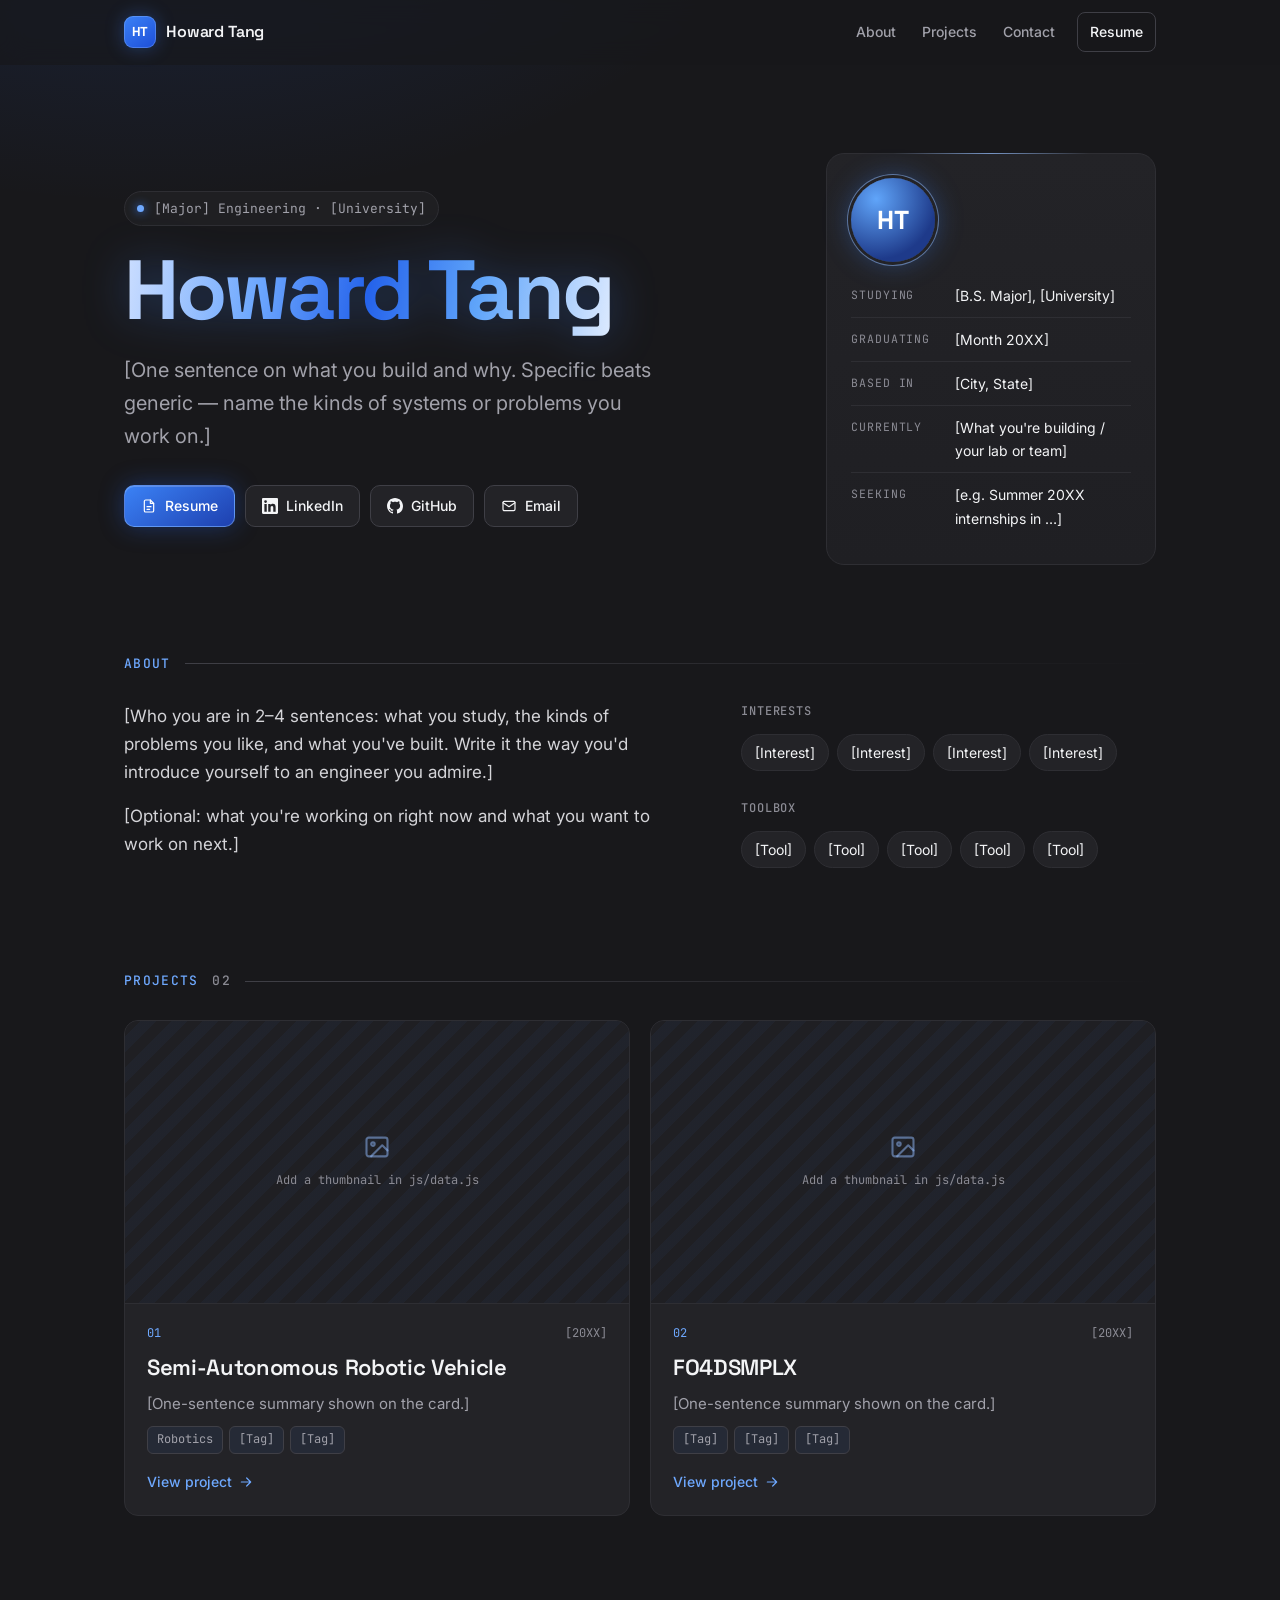
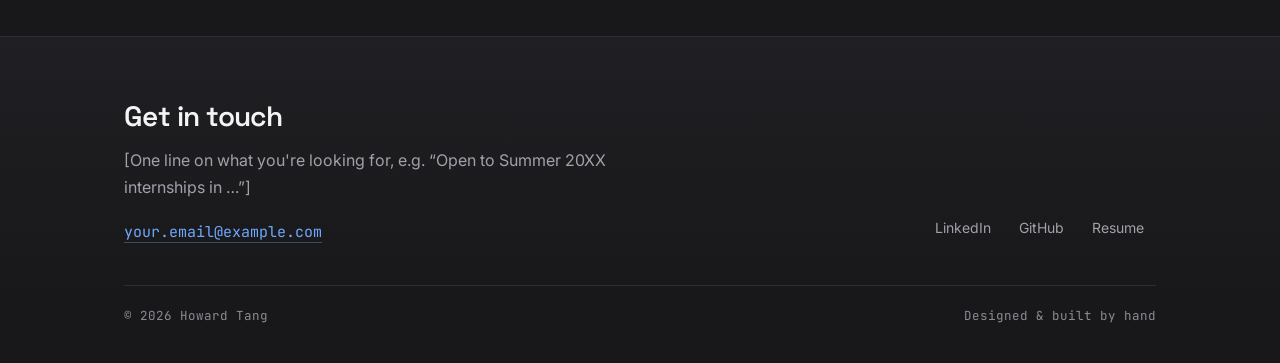
==== index.html @ d1dc3f62 "Initial portfolio site Static HTML/CSS/JS portfolio for GitHub Pages: intro with quick facts, about " ====
<!DOCTYPE html>
<html lang="en">
<head>
  <meta charset="UTF-8">
  <meta name="viewport" content="width=device-width, initial-scale=1">
  <title>Howard Tang — Engineering Portfolio</title>
  <meta name="description" content="Howard Tang — engineering student. Projects, resume, and contact.">
  <meta name="theme-color" content="#18181b">

  <!-- Link previews (LinkedIn, iMessage, Discord…). Uncomment + fill in once the site is live. -->
  <meta property="og:type" content="website">
  <meta property="og:title" content="Howard Tang — Engineering Portfolio">
  <meta property="og:description" content="Engineering projects, resume, and contact.">
  <!-- <meta property="og:url" content="https://YOUR-DOMAIN/"> -->
  <!-- <meta property="og:image" content="https://YOUR-DOMAIN/assets/og-image.png"> -->
  <meta name="twitter:card" content="summary_large_image">

  <link rel="icon" href="assets/favicon.svg" type="image/svg+xml">
  <link rel="preconnect" href="https://fonts.googleapis.com">
  <link rel="preconnect" href="https://fonts.gstatic.com" crossorigin>
  <link rel="stylesheet" href="https://fonts.googleapis.com/css2?family=Inter:wght@400;500;600&family=JetBrains+Mono:wght@400;500&family=Space+Grotesk:wght@500;600;700&display=swap">
  <link rel="stylesheet" href="css/style.css">
</head>
<body data-root="">
  <a class="skip-link" href="#main">Skip to content</a>

  <!-- ================= NAV ================= -->
  <header class="site-nav">
    <div class="container nav-inner">
      <a class="brand" href="#top" aria-label="Howard Tang — back to top">
        <span class="brand-mark" aria-hidden="true">HT</span>
        <span>Howard Tang</span>
      </a>
      <nav aria-label="Primary">
        <ul class="nav-links">
          <li class="hide-sm"><a href="#about">About</a></li>
          <li><a href="#projects">Projects</a></li>
          <li class="hide-sm"><a href="#contact">Contact</a></li>
          <li><a class="nav-resume" data-link="resume" href="assets/resume.pdf" target="_blank" rel="noopener">Resume</a></li>
        </ul>
      </nav>
    </div>
  </header>

  <main id="main">

    <!-- ================= INTRO ================= -->
    <section class="hero container" id="top">
      <div>
        <p class="eyebrow"><span class="status-dot" aria-hidden="true"></span>[Major] Engineering · [University]</p>

        <h1 class="hero-name"><span class="metal">Howard Tang</span></h1>

        <p class="hero-lead">[One sentence on what you build and why. Specific beats generic — name the kinds of systems or problems you work on.]</p>

        <div class="btn-row">
          <a class="btn btn-primary" data-link="resume" href="assets/resume.pdf" target="_blank" rel="noopener">
            <svg class="i" viewBox="0 0 24 24" fill="none" stroke="currentColor" stroke-width="1.8" stroke-linecap="round" stroke-linejoin="round" aria-hidden="true"><path d="M14 3H7a2 2 0 0 0-2 2v14a2 2 0 0 0 2 2h10a2 2 0 0 0 2-2V8z"/><path d="M14 3v5h5M9 13h6M9 17h4"/></svg>
            Resume
          </a>
          <a class="btn" data-link="linkedin" href="#" target="_blank" rel="noopener">
            <svg class="i" viewBox="0 0 24 24" fill="currentColor" aria-hidden="true"><path d="M20.45 20.45h-3.55v-5.57c0-1.33-.03-3.04-1.85-3.04-1.85 0-2.14 1.45-2.14 2.94v5.67H9.35V9h3.41v1.56h.05c.48-.9 1.64-1.85 3.37-1.85 3.6 0 4.27 2.37 4.27 5.46v6.28zM5.34 7.43a2.06 2.06 0 1 1 0-4.13 2.06 2.06 0 0 1 0 4.13zM7.12 20.45H3.56V9h3.56v11.45zM22.22 0H1.77C.79 0 0 .77 0 1.73v20.54C0 23.23.79 24 1.77 24h20.45c.98 0 1.78-.77 1.78-1.73V1.73C24 .77 23.2 0 22.22 0z"/></svg>
            LinkedIn
          </a>
          <a class="btn" data-link="github" href="#" target="_blank" rel="noopener">
            <svg class="i" viewBox="0 0 16 16" fill="currentColor" aria-hidden="true"><path d="M8 0C3.58 0 0 3.58 0 8c0 3.54 2.29 6.53 5.47 7.59.4.07.55-.17.55-.38 0-.19-.01-.82-.01-1.49-2.01.37-2.53-.49-2.69-.94-.09-.23-.48-.94-.82-1.13-.28-.15-.68-.52-.01-.53.63-.01 1.08.58 1.23.82.72 1.21 1.87.87 2.33.66.07-.52.28-.87.51-1.07-1.78-.2-3.64-.89-3.64-3.95 0-.87.31-1.59.82-2.15-.08-.2-.36-1.02.08-2.12 0 0 .67-.21 2.2.82.64-.18 1.32-.27 2-.27.68 0 1.36.09 2 .27 1.53-1.04 2.2-.82 2.2-.82.44 1.1.16 1.92.08 2.12.51.56.82 1.27.82 2.15 0 3.07-1.87 3.75-3.65 3.95.29.25.54.73.54 1.48 0 1.07-.01 1.93-.01 2.2 0 .21.15.46.55.38A8.01 8.01 0 0 0 16 8c0-4.42-3.58-8-8-8z"/></svg>
            GitHub
          </a>
          <a class="btn" data-link="email" href="#">
            <svg class="i" viewBox="0 0 24 24" fill="none" stroke="currentColor" stroke-width="1.8" stroke-linecap="round" stroke-linejoin="round" aria-hidden="true"><rect x="3" y="5" width="18" height="14" rx="2"/><path d="m3 7 9 6 9-6"/></svg>
            Email
          </a>
        </div>
      </div>

      <aside class="profile-card" aria-label="Quick facts">
        <!-- To use a photo: replace "HT" below with  <img src="assets/profile.jpg" alt="Howard Tang"> -->
        <div class="avatar">HT</div>
        <dl class="facts">
          <div><dt>Studying</dt><dd>[B.S. Major], [University]</dd></div>
          <div><dt>Graduating</dt><dd>[Month 20XX]</dd></div>
          <div><dt>Based in</dt><dd>[City, State]</dd></div>
          <div><dt>Currently</dt><dd>[What you're building / your lab or team]</dd></div>
          <div><dt>Seeking</dt><dd>[e.g. Summer 20XX internships in …]</dd></div>
        </dl>
      </aside>
    </section>

    <!-- ================= ABOUT ================= -->
    <section class="section container" id="about">
      <h2 class="section-label">About</h2>
      <div class="about-grid">
        <div class="about-text">
          <p>[Who you are in 2–4 sentences: what you study, the kinds of problems you like, and what you've built. Write it the way you'd introduce yourself to an engineer you admire.]</p>
          <p>[Optional: what you're working on right now and what you want to work on next.]</p>
        </div>
        <div>
          <h3 class="mini-label">Interests</h3>
          <ul class="chips">
            <li>[Interest]</li>
            <li>[Interest]</li>
            <li>[Interest]</li>
            <li>[Interest]</li>
          </ul>
          <h3 class="mini-label">Toolbox</h3>
          <ul class="chips">
            <li>[Tool]</li>
            <li>[Tool]</li>
            <li>[Tool]</li>
            <li>[Tool]</li>
            <li>[Tool]</li>
          </ul>
        </div>
      </div>
    </section>

    <!-- ================= PROJECTS ================= -->
    <!-- The cards are generated from the PROJECTS list in js/data.js -->
    <section class="section container" id="projects">
      <h2 class="section-label">Projects <span class="count" id="project-count"></span></h2>
      <div class="project-grid" id="project-grid"></div>
      <noscript><p>Turn on JavaScript to see the project list.</p></noscript>
    </section>

  </main>

  <!-- ================= FOOTER / CONTACT ================= -->
  <footer class="site-footer" id="contact">
    <div class="container">
      <div class="footer-main">
        <div>
          <h2 class="footer-title">Get in touch</h2>
          <p class="footer-text">[One line on what you're looking for, e.g. “Open to Summer 20XX internships in …”]</p>
          <a class="footer-email" data-link="email" href="#"><span data-email>your.email@example.com</span></a>
        </div>
        <ul class="footer-links">
          <li><a data-link="linkedin" href="#" target="_blank" rel="noopener">LinkedIn</a></li>
          <li><a data-link="github" href="#" target="_blank" rel="noopener">GitHub</a></li>
          <li><a data-link="resume" href="assets/resume.pdf" target="_blank" rel="noopener">Resume</a></li>
        </ul>
      </div>
      <div class="footer-bottom">
        <span>© <span data-year>2026</span> Howard Tang</span>
        <span>Designed &amp; built by hand</span>
      </div>
    </div>
  </footer>

  <script src="js/data.js"></script>
  <script src="js/main.js"></script>
</body>
</html>
---- css/style.css ----
/* ==========================================================================
   Howard Tang — Portfolio
   --------------------------------------------------------------------------
   Every color, font and size is defined once in :root below.
   Change a value there and it updates across the whole site.
   ========================================================================== */

:root {
  /* Surfaces — dark charcoal */
  --bg:            #18181b;
  --bg-elev:       #1f1f23;
  --surface:       #232327;
  --border:        #2e2e33;
  --border-strong: #3f3f46;

  /* Text */
  --text:       #F3F4F6;
  --text-body:  #d4d4d8;
  --text-muted: #a1a1aa;
  --text-faint: #8b8b94;

  /* Electric cobalt accents */
  --accent:        #3B82F6;
  --accent-bright: #6ea8fe;
  --glow:          rgba(59, 130, 246, 0.45);
  --glow-soft:     rgba(59, 130, 246, 0.16);
  --metal: linear-gradient(100deg, #cfe0ff 0%, #6ea8fe 28%, #2563eb 50%, #60a5fa 72%, #e0ecff 100%);

  /* Type */
  --font-sans:    "Inter", system-ui, -apple-system, "Segoe UI", Roboto, sans-serif;
  --font-display: "Space Grotesk", var(--font-sans);
  --font-mono:    "JetBrains Mono", ui-monospace, "SFMono-Regular", Menlo, Consolas, monospace;

  /* Layout */
  --max-width:  1080px;
  --text-width: 720px;
  --radius:     14px;
  --nav-height: 64px;
}

/* ---------- Base ---------- */

*, *::before, *::after { box-sizing: border-box; }
[hidden] { display: none !important; }

html {
  scroll-behavior: smooth;
  -webkit-text-size-adjust: 100%;
}

body {
  margin: 0;
  background-color: var(--bg);
  background-image: radial-gradient(900px 520px at 12% -160px, rgba(37, 99, 235, 0.17), transparent 70%);
  background-repeat: no-repeat;
  color: var(--text);
  font: 400 16px/1.65 var(--font-sans);
  -webkit-font-smoothing: antialiased;
  -moz-osx-font-smoothing: grayscale;
}

img, video, iframe { display: block; max-width: 100%; }
a { color: inherit; text-decoration: none; }
h1, h2, h3 { text-wrap: balance; }
p { text-wrap: pretty; }

::selection { background: rgba(59, 130, 246, 0.4); color: #fff; }
:focus-visible { outline: 2px solid var(--accent-bright); outline-offset: 3px; border-radius: 6px; }

section[id], footer[id] { scroll-margin-top: calc(var(--nav-height) + 16px); }

.container {
  width: 100%;
  max-width: var(--max-width);
  margin-inline: auto;
  padding-inline: 24px;
}

.skip-link { position: absolute; left: -9999px; }
.skip-link:focus {
  left: 16px; top: 12px; z-index: 100;
  padding: 8px 12px; border-radius: 8px;
  background: var(--surface); border: 1px solid var(--border-strong);
}

.i { width: 16px; height: 16px; flex: none; }

/* Metallic cobalt text (used on the name and stat numbers) */
.metal {
  background: var(--metal);
  -webkit-background-clip: text;
  background-clip: text;
  color: transparent;
  filter: drop-shadow(0 0 22px rgba(59, 130, 246, 0.35));
}

/* ---------- Navigation ---------- */

.site-nav {
  position: sticky;
  top: 0;
  z-index: 50;
  background: rgba(24, 24, 27, 0.72);
  -webkit-backdrop-filter: saturate(140%) blur(12px);
  backdrop-filter: saturate(140%) blur(12px);
  border-bottom: 1px solid transparent;
  transition: border-color 0.2s;
}
.site-nav.scrolled { border-bottom-color: var(--border); }

.nav-inner {
  display: flex;
  align-items: center;
  justify-content: space-between;
  height: var(--nav-height);
}

.brand {
  display: flex;
  align-items: center;
  gap: 10px;
  font-family: var(--font-display);
  font-weight: 600;
  font-size: 16px;
  letter-spacing: -0.01em;
}
.brand-mark {
  display: grid;
  place-items: center;
  width: 32px;
  height: 32px;
  border-radius: 9px;
  font-size: 13px;
  font-weight: 700;
  color: #fff;
  background: linear-gradient(145deg, #3b82f6, #1d4ed8);
  box-shadow: inset 0 0 0 1px rgba(147, 190, 255, 0.35), 0 0 18px rgba(59, 130, 246, 0.35);
}

.nav-links {
  list-style: none;
  display: flex;
  align-items: center;
  gap: 2px;
  margin: 0;
  padding: 0;
}
.nav-links a {
  display: block;
  padding: 7px 12px;
  border-radius: 8px;
  color: var(--text-muted);
  font-size: 14px;
  font-weight: 500;
  transition: color 0.15s, background-color 0.15s, border-color 0.15s, box-shadow 0.15s;
}
.nav-links a:hover { color: var(--text); background: var(--surface); }
.nav-links .nav-resume {
  margin-left: 8px;
  color: var(--text);
  border: 1px solid var(--border-strong);
}
.nav-links .nav-resume:hover {
  border-color: rgba(59, 130, 246, 0.7);
  box-shadow: 0 0 18px var(--glow-soft);
}

/* ---------- Buttons ---------- */

.btn-row { display: flex; flex-wrap: wrap; gap: 10px; }

.btn {
  display: inline-flex;
  align-items: center;
  gap: 8px;
  height: 42px;
  padding: 0 16px;
  border-radius: 10px;
  border: 1px solid var(--border-strong);
  background: var(--surface);
  color: var(--text);
  font-size: 14px;
  font-weight: 500;
  transition: border-color 0.15s, box-shadow 0.15s, transform 0.15s;
}
.btn:hover {
  border-color: rgba(59, 130, 246, 0.7);
  box-shadow: 0 0 0 1px rgba(59, 130, 246, 0.2), 0 0 22px var(--glow-soft);
  transform: translateY(-1px);
}
.btn-primary {
  color: #fff;
  background: linear-gradient(145deg, #3b82f6, #1e40af);
  border-color: rgba(147, 190, 255, 0.45);
  box-shadow: inset 0 1px 0 rgba(255, 255, 255, 0.18), 0 0 24px rgba(37, 99, 235, 0.35);
}
.btn-primary:hover {
  border-color: rgba(191, 219, 254, 0.75);
  box-shadow: inset 0 1px 0 rgba(255, 255, 255, 0.22), 0 0 32px var(--glow);
}

/* ---------- Section labels ---------- */

.section { padding-block: 48px; }

.section-label {
  display: flex;
  align-items: center;
  gap: 14px;
  margin: 0 0 28px;
  font-family: var(--font-mono);
  font-size: 13px;
  font-weight: 500;
  letter-spacing: 0.1em;
  text-transform: uppercase;
  color: var(--accent-bright);
}
.section-label::after {
  content: "";
  flex: 1;
  height: 1px;
  background: linear-gradient(90deg, var(--border-strong), transparent);
}
.section-label .count { color: var(--text-faint); }

/* ---------- Hero ---------- */

.hero {
  display: grid;
  grid-template-columns: minmax(0, 1fr) 330px;
  gap: 56px;
  align-items: center;
  padding-top: 88px;
  padding-bottom: 40px;
}

.eyebrow {
  display: inline-flex;
  align-items: center;
  gap: 10px;
  margin: 0 0 22px;
  padding: 6px 12px;
  border: 1px solid var(--border);
  border-radius: 999px;
  background: rgba(35, 35, 39, 0.6);
  font-family: var(--font-mono);
  font-size: 13px;
  color: var(--text-muted);
}
.status-dot {
  width: 7px;
  height: 7px;
  border-radius: 50%;
  background: var(--accent-bright);
  box-shadow: 0 0 10px var(--accent);
}

.hero-name {
  margin: 0 0 20px;
  font-family: var(--font-display);
  font-size: clamp(46px, 8vw, 84px);
  font-weight: 700;
  line-height: 1.02;
  letter-spacing: -0.035em;
}

.hero-lead {
  max-width: 580px;
  margin: 0 0 32px;
  font-size: clamp(17px, 2vw, 20px);
  color: var(--text-muted);
}

/* Profile card */
.profile-card {
  position: relative;
  padding: 24px;
  border: 1px solid var(--border);
  border-radius: 18px;
  background: linear-gradient(180deg, var(--surface), var(--bg-elev));
}
.profile-card::before {
  content: "";
  position: absolute;
  top: -1px;
  left: 20%;
  right: 20%;
  height: 1px;
  background: linear-gradient(90deg, transparent, rgba(147, 190, 255, 0.7), transparent);
}

.avatar {
  display: grid;
  place-items: center;
  width: 84px;
  height: 84px;
  margin-bottom: 22px;
  overflow: hidden;
  border-radius: 50%;
  font-family: var(--font-display);
  font-size: 26px;
  font-weight: 700;
  color: #fff;
  background: radial-gradient(circle at 30% 25%, #60a5fa, #1e3a8a 70%);
  box-shadow: 0 0 0 3px var(--surface), 0 0 0 4px rgba(147, 190, 255, 0.5), 0 0 28px rgba(59, 130, 246, 0.4);
}
.avatar img { width: 100%; height: 100%; object-fit: cover; }

.facts { margin: 0; }
.facts > div {
  display: grid;
  grid-template-columns: 92px 1fr;
  gap: 12px;
  padding: 10px 0;
  border-top: 1px solid var(--border);
}
.facts > div:first-child { border-top: 0; padding-top: 0; }
.facts dt,
.facts-strip dt {
  font-family: var(--font-mono);
  font-size: 11.5px;
  letter-spacing: 0.08em;
  text-transform: uppercase;
  color: var(--text-faint);
  padding-top: 2px;
}
.facts dd { margin: 0; font-size: 14px; }

/* ---------- About ---------- */

.about-grid {
  display: grid;
  grid-template-columns: minmax(0, 1.35fr) minmax(0, 1fr);
  gap: 56px;
}
.about-text p {
  margin: 0 0 16px;
  font-size: 17px;
  color: var(--text-body);
}
.mini-label {
  margin: 0 0 12px;
  font-family: var(--font-mono);
  font-size: 12px;
  font-weight: 500;
  letter-spacing: 0.08em;
  text-transform: uppercase;
  color: var(--text-faint);
}
.mini-label:not(:first-child) { margin-top: 28px; }

/* Chips & tags */
.chips,
.tags {
  list-style: none;
  display: flex;
  flex-wrap: wrap;
  gap: 8px;
  margin: 0;
  padding: 0;
}
.chips li {
  padding: 6px 13px;
  border: 1px solid var(--border);
  border-radius: 999px;
  background: var(--surface);
  font-size: 14px;
}
.tags { gap: 6px; }
.tags li {
  padding: 3px 9px;
  border: 1px solid var(--border-strong);
  border-radius: 6px;
  background: rgba(59, 130, 246, 0.07);
  font-family: var(--font-mono);
  font-size: 12px;
  color: var(--text-muted);
}

/* ---------- Project cards (home page) ---------- */

.project-grid {
  display: grid;
  grid-template-columns: repeat(2, minmax(0, 1fr));
  gap: 20px;
}

.card {
  display: flex;
  flex-direction: column;
  overflow: hidden;
  border: 1px solid var(--border);
  border-radius: var(--radius);
  background: var(--surface);
  transition: border-color 0.2s, box-shadow 0.2s, transform 0.2s;
}
.card:hover,
.card:focus-visible {
  border-color: rgba(59, 130, 246, 0.6);
  box-shadow: 0 0 0 1px rgba(59, 130, 246, 0.2), 0 14px 44px -14px rgba(37, 99, 235, 0.55);
  transform: translateY(-3px);
}
.card:focus-visible { outline-offset: 4px; border-radius: var(--radius); }

.card-media {
  aspect-ratio: 16 / 9;
  overflow: hidden;
  border-bottom: 1px solid var(--border);
  background: var(--bg-elev);
}
.card-media img,
.card-media video {
  width: 100%;
  height: 100%;
  object-fit: cover;
  transition: transform 0.4s;
}
.card:hover .card-media img,
.card:hover .card-media video { transform: scale(1.03); }

.card-body {
  display: flex;
  flex: 1;
  flex-direction: column;
  gap: 10px;
  padding: 20px 22px 22px;
}
.card-meta {
  display: flex;
  justify-content: space-between;
  gap: 12px;
  font-family: var(--font-mono);
  font-size: 12px;
  color: var(--text-faint);
}
.card-index { color: var(--accent-bright); }
.card h3 {
  margin: 0;
  font-family: var(--font-display);
  font-size: 22px;
  font-weight: 600;
  line-height: 1.25;
  letter-spacing: -0.015em;
}
.card p { margin: 0; font-size: 15px; color: var(--text-muted); }
.card-cta {
  display: inline-flex;
  align-items: center;
  gap: 6px;
  margin-top: auto;
  padding-top: 6px;
  font-size: 14px;
  font-weight: 500;
  color: var(--accent-bright);
}
.card-cta .i { transition: transform 0.2s; }
.card:hover .card-cta .i { transform: translateX(3px); }

/* ---------- Media frames & placeholders ---------- */

figure { margin: 0; }
figcaption {
  margin-top: 10px;
  font-size: 13.5px;
  color: var(--text-faint);
}

.media {
  position: relative;
  aspect-ratio: 16 / 9;
  overflow: hidden;
  border: 1px solid var(--border);
  border-radius: 12px;
  background: var(--bg-elev);
}
.media > img,
.media > video,
.media > iframe {
  width: 100%;
  height: 100%;
  object-fit: cover;
  border: 0;
}
.media.square   { aspect-ratio: 1 / 1; }
.media.portrait { aspect-ratio: 4 / 5; }
.media.natural  { aspect-ratio: auto; }
.media.natural > img,
.media.natural > video { height: auto; object-fit: contain; }

.placeholder {
  display: flex;
  flex-direction: column;
  align-items: center;
  justify-content: center;
  gap: 10px;
  width: 100%;
  height: 100%;
  padding: 16px;
  text-align: center;
  font-family: var(--font-mono);
  font-size: 12px;
  color: var(--text-faint);
  background:
    repeating-linear-gradient(135deg, transparent 0 11px, rgba(59, 130, 246, 0.04) 11px 22px),
    var(--bg-elev);
}
.placeholder svg { width: 28px; height: 28px; color: rgba(147, 190, 255, 0.5); }

img.zoomable { cursor: zoom-in; }

.lightbox {
  max-width: 94vw;
  max-height: 94vh;
  padding: 0;
  border: 0;
  background: transparent;
  cursor: zoom-out;
}
.lightbox::backdrop { background: rgba(10, 10, 12, 0.9); }
.lightbox img { max-width: 94vw; max-height: 90vh; border-radius: 10px; }

/* ---------- Project page ---------- */

.project { padding-top: 40px; }

.back-link {
  display: inline-flex;
  align-items: center;
  gap: 6px;
  margin-bottom: 36px;
  font-size: 14px;
  color: var(--text-muted);
  transition: color 0.15s;
}
.back-link:hover { color: var(--accent-bright); }

.project-header { max-width: 780px; }
.project-eyebrow {
  margin: 0 0 14px;
  font-family: var(--font-mono);
  font-size: 13px;
  color: var(--accent-bright);
}
.project-header h1 {
  margin: 0 0 16px;
  font-family: var(--font-display);
  font-size: clamp(36px, 5.5vw, 56px);
  font-weight: 700;
  line-height: 1.05;
  letter-spacing: -0.03em;
}
.project-lead {
  margin: 0 0 20px;
  font-size: 19px;
  color: var(--text-muted);
}
.project-header .tags { margin-bottom: 28px; }

.facts-strip {
  display: grid;
  grid-template-columns: repeat(4, minmax(0, 1fr));
  margin: 44px 0 32px;
  border: 1px solid var(--border);
  border-radius: var(--radius);
  background: var(--surface);
}
.facts-strip > div { padding: 16px 20px; border-left: 1px solid var(--border); }
.facts-strip > div:first-child { border-left: 0; }
.facts-strip dd { margin: 4px 0 0; font-size: 15px; }

/* Long-form write-up. Sections are auto-numbered 01, 02, 03… */
.prose { counter-reset: section; }
.prose section { padding-top: 56px; }
.prose h2 {
  display: flex;
  align-items: baseline;
  gap: 14px;
  max-width: var(--text-width);
  margin: 0 0 16px;
  font-family: var(--font-display);
  font-size: 27px;
  font-weight: 600;
  letter-spacing: -0.02em;
}
.prose h2::before {
  counter-increment: section;
  content: counter(section, decimal-leading-zero);
  font-family: var(--font-mono);
  font-size: 13px;
  font-weight: 500;
  color: var(--accent-bright);
}
.prose h3 {
  max-width: var(--text-width);
  margin: 28px 0 10px;
  font-family: var(--font-display);
  font-size: 19px;
  font-weight: 600;
}
.prose p,
.prose ul:not([class]),
.prose ol:not([class]) {
  max-width: var(--text-width);
  margin: 0 0 16px;
  font-size: 16.5px;
  color: var(--text-body);
}
.prose ul:not([class]),
.prose ol:not([class]) { padding-left: 22px; }
.prose li { margin: 6px 0; }
.prose li::marker { color: var(--accent); }
.prose p a,
.prose li a {
  color: var(--accent-bright);
  text-decoration: underline;
  text-decoration-color: rgba(147, 190, 255, 0.35);
  text-underline-offset: 3px;
}
.prose p a:hover,
.prose li a:hover { text-decoration-color: currentColor; }
.prose strong { color: var(--text); font-weight: 600; }
.prose figure { margin: 28px 0; }

.prose .callout {
  padding: 4px 0 4px 20px;
  border-left: 2px solid var(--accent);
  font-size: 18.5px;
  color: var(--text);
}

.prose code {
  padding: 2px 6px;
  border: 1px solid var(--border);
  border-radius: 5px;
  background: var(--surface);
  font-family: var(--font-mono);
  font-size: 0.88em;
}
.prose pre {
  max-width: var(--text-width);
  overflow-x: auto;
  padding: 16px 18px;
  border: 1px solid var(--border);
  border-radius: 10px;
  background: var(--bg-elev);
  font-size: 14px;
  line-height: 1.55;
}
.prose pre code { padding: 0; border: 0; background: none; }

.media-grid {
  display: grid;
  grid-template-columns: repeat(2, minmax(0, 1fr));
  gap: 18px;
  margin: 28px 0;
}
.media-grid.cols-3 { grid-template-columns: repeat(3, minmax(0, 1fr)); }
.prose .media-grid figure { margin: 0; }

.stats {
  display: grid;
  grid-template-columns: repeat(3, minmax(0, 1fr));
  gap: 16px;
  margin: 24px 0 28px;
}
.stat {
  padding: 20px 22px;
  border: 1px solid var(--border);
  border-radius: 12px;
  background: var(--surface);
}
.stat-value {
  font-family: var(--font-display);
  font-size: 34px;
  font-weight: 700;
  line-height: 1.1;
  letter-spacing: -0.02em;
}
.stat-label { margin-top: 6px; font-size: 14px; color: var(--text-muted); }

.resource-list {
  display: grid;
  gap: 10px;
  max-width: var(--text-width);
  margin: 0;
  padding: 0;
  list-style: none;
}
.resource-list a {
  display: flex;
  align-items: center;
  justify-content: space-between;
  gap: 16px;
  padding: 14px 18px;
  border: 1px solid var(--border);
  border-radius: 12px;
  background: var(--surface);
  transition: border-color 0.15s, box-shadow 0.15s;
}
.resource-list a:hover {
  border-color: rgba(59, 130, 246, 0.6);
  box-shadow: 0 0 22px var(--glow-soft);
}
.resource-title { display: block; font-weight: 500; }
.resource-meta {
  display: block;
  font-family: var(--font-mono);
  font-size: 12.5px;
  color: var(--text-faint);
}
.resource-list .i { color: var(--accent-bright); }

/* Previous / next project */
.project-nav {
  display: grid;
  grid-template-columns: 1fr 1fr;
  gap: 16px;
  margin-top: 80px;
  padding-top: 32px;
  border-top: 1px solid var(--border);
}
.project-nav:empty { display: none; }
.project-nav a {
  display: flex;
  flex-direction: column;
  gap: 4px;
  padding: 18px 22px;
  border: 1px solid var(--border);
  border-radius: 12px;
  background: var(--surface);
  transition: border-color 0.15s, box-shadow 0.15s;
}
.project-nav a:hover {
  border-color: rgba(59, 130, 246, 0.6);
  box-shadow: 0 0 22px var(--glow-soft);
}
.project-nav .next { grid-column: 2; text-align: right; }
.project-nav .dir {
  font-family: var(--font-mono);
  font-size: 12px;
  color: var(--text-faint);
}
.project-nav .title {
  font-family: var(--font-display);
  font-size: 17px;
  font-weight: 600;
}

/* ---------- Footer ---------- */

.site-footer {
  margin-top: 72px;
  border-top: 1px solid var(--border);
  background: linear-gradient(180deg, rgba(35, 35, 39, 0.7), transparent 80%);
}
.footer-main {
  display: flex;
  flex-wrap: wrap;
  align-items: flex-end;
  justify-content: space-between;
  gap: 32px;
  padding-block: 56px 40px;
}
.footer-title {
  margin: 0 0 8px;
  font-family: var(--font-display);
  font-size: 28px;
  font-weight: 600;
  letter-spacing: -0.02em;
}
.footer-text { max-width: 500px; margin: 0 0 18px; color: var(--text-muted); }
.footer-email {
  font-family: var(--font-mono);
  font-size: 15px;
  color: var(--accent-bright);
  border-bottom: 1px solid rgba(147, 190, 255, 0.3);
  transition: border-color 0.15s;
}
.footer-email:hover { border-color: currentColor; }
.footer-links {
  display: flex;
  gap: 4px;
  margin: 0;
  padding: 0;
  list-style: none;
}
.footer-links a {
  display: block;
  padding: 6px 12px;
  border-radius: 8px;
  font-size: 14px;
  color: var(--text-muted);
  transition: color 0.15s, background-color 0.15s;
}
.footer-links a:hover { color: var(--text); background: var(--surface); }
.footer-bottom {
  display: flex;
  flex-wrap: wrap;
  justify-content: space-between;
  gap: 8px;
  padding-block: 20px 36px;
  border-top: 1px solid var(--border);
  font-family: var(--font-mono);
  font-size: 12.5px;
  color: var(--text-faint);
}

/* ---------- Responsive ---------- */

@media (max-width: 860px) {
  .hero { grid-template-columns: 1fr; gap: 40px; padding-top: 56px; }
  .profile-card { max-width: 480px; }
  .about-grid { grid-template-columns: 1fr; gap: 36px; }
}

@media (max-width: 760px) {
  .project-grid,
  .media-grid,
  .media-grid.cols-3 { grid-template-columns: 1fr; }
  .stats { grid-template-columns: 1fr; }
  .facts-strip { grid-template-columns: 1fr 1fr; }
  .facts-strip > div:nth-child(3) { border-left: 0; }
  .facts-strip > div:nth-child(n + 3) { border-top: 1px solid var(--border); }
  .project-nav { grid-template-columns: 1fr; }
  .project-nav .next { grid-column: auto; }
}

@media (max-width: 600px) {
  .container { padding-inline: 16px; }
  .hide-sm { display: none; }
  .section { padding-block: 36px; }
  .prose section { padding-top: 44px; }
}

@media (prefers-reduced-motion: reduce) {
  html { scroll-behavior: auto; }
  *, *::before, *::after { transition: none !important; }
}
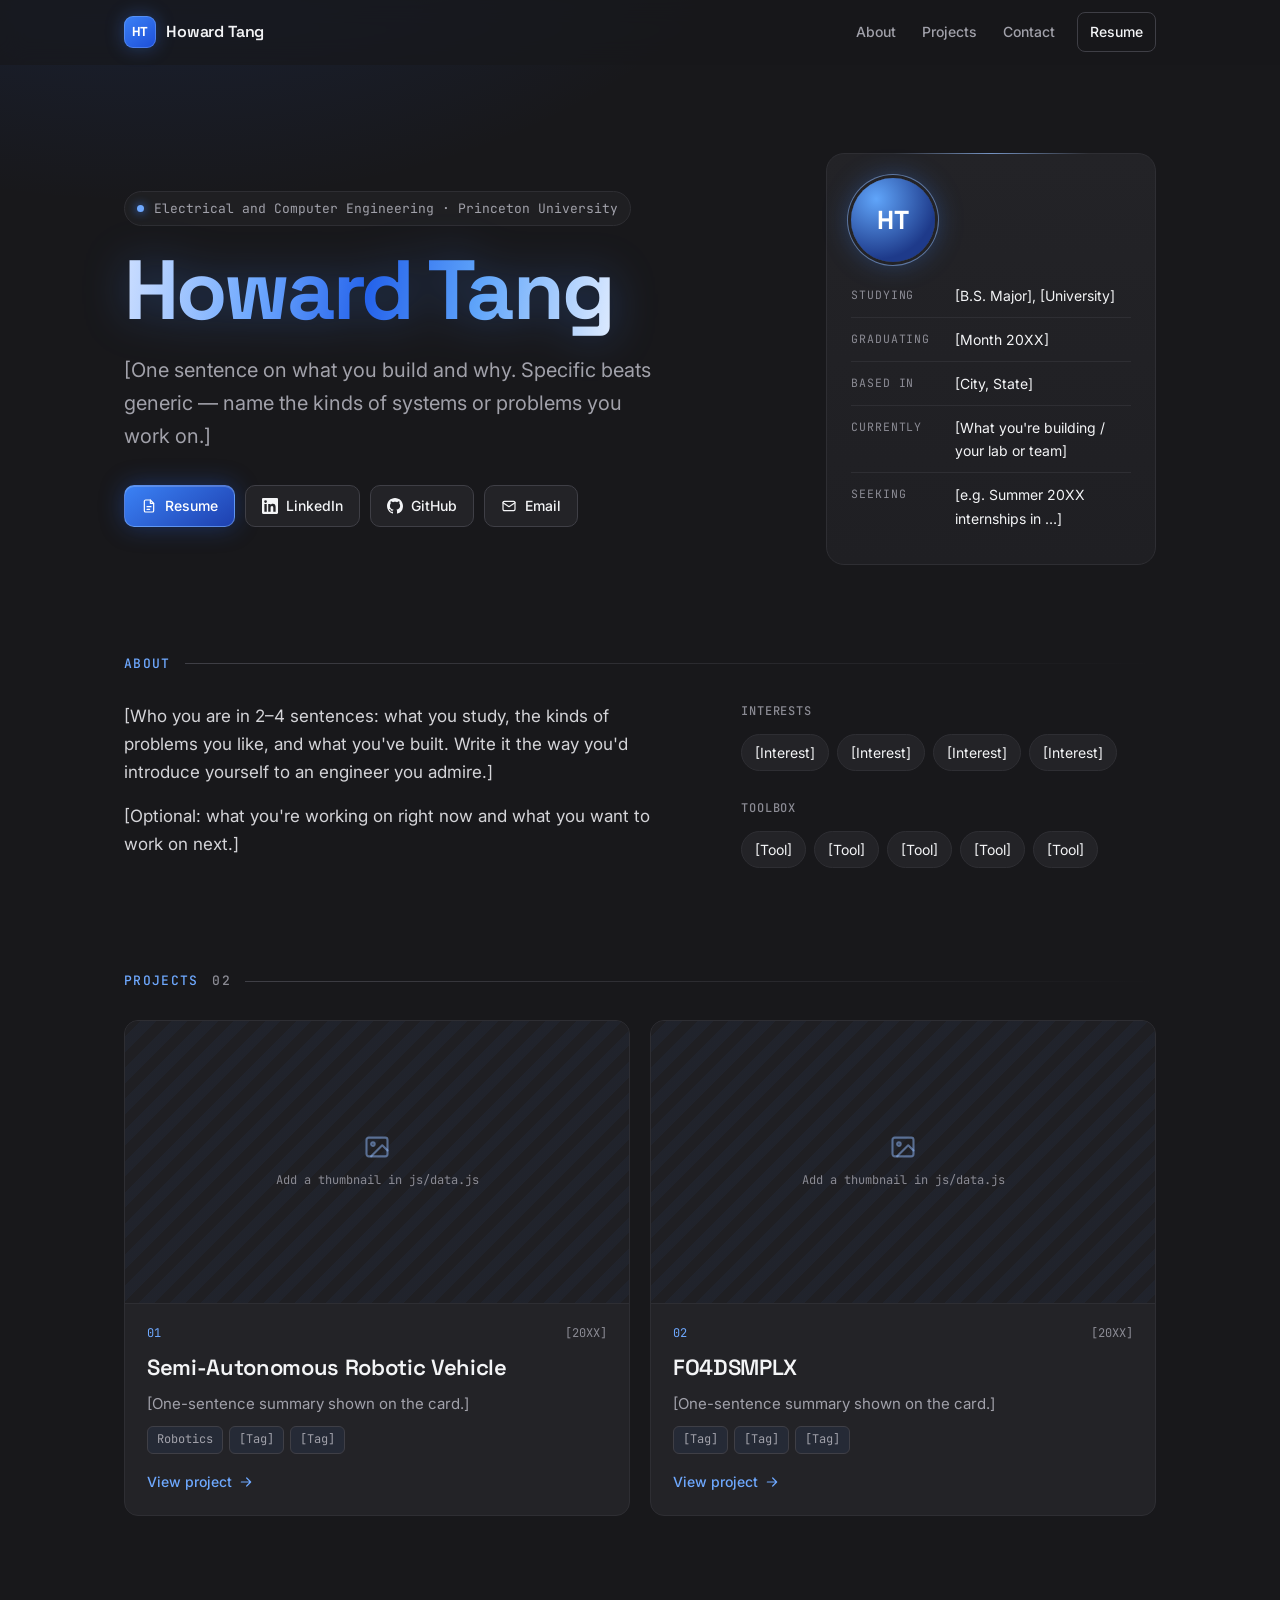
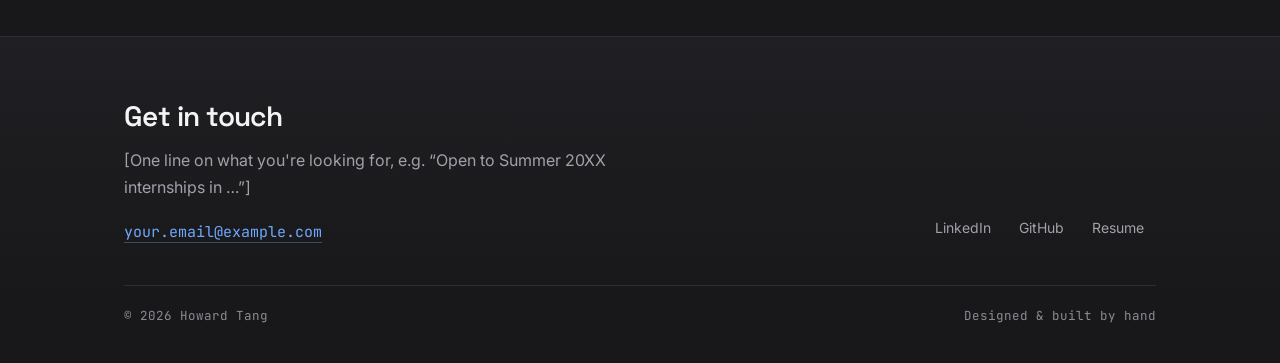
==== commit bc08807e: "Update index.html" ====
--- a/index.html
+++ b/index.html
@@ -47,7 +47,7 @@
     <!-- ================= INTRO ================= -->
     <section class="hero container" id="top">
       <div>
-        <p class="eyebrow"><span class="status-dot" aria-hidden="true"></span>[Major] Engineering · [University]</p>
+        <p class="eyebrow"><span class="status-dot" aria-hidden="true"></span>Electrical and Computer Engineering · Princeton University</p>
 
         <h1 class="hero-name"><span class="metal">Howard Tang</span></h1>
 
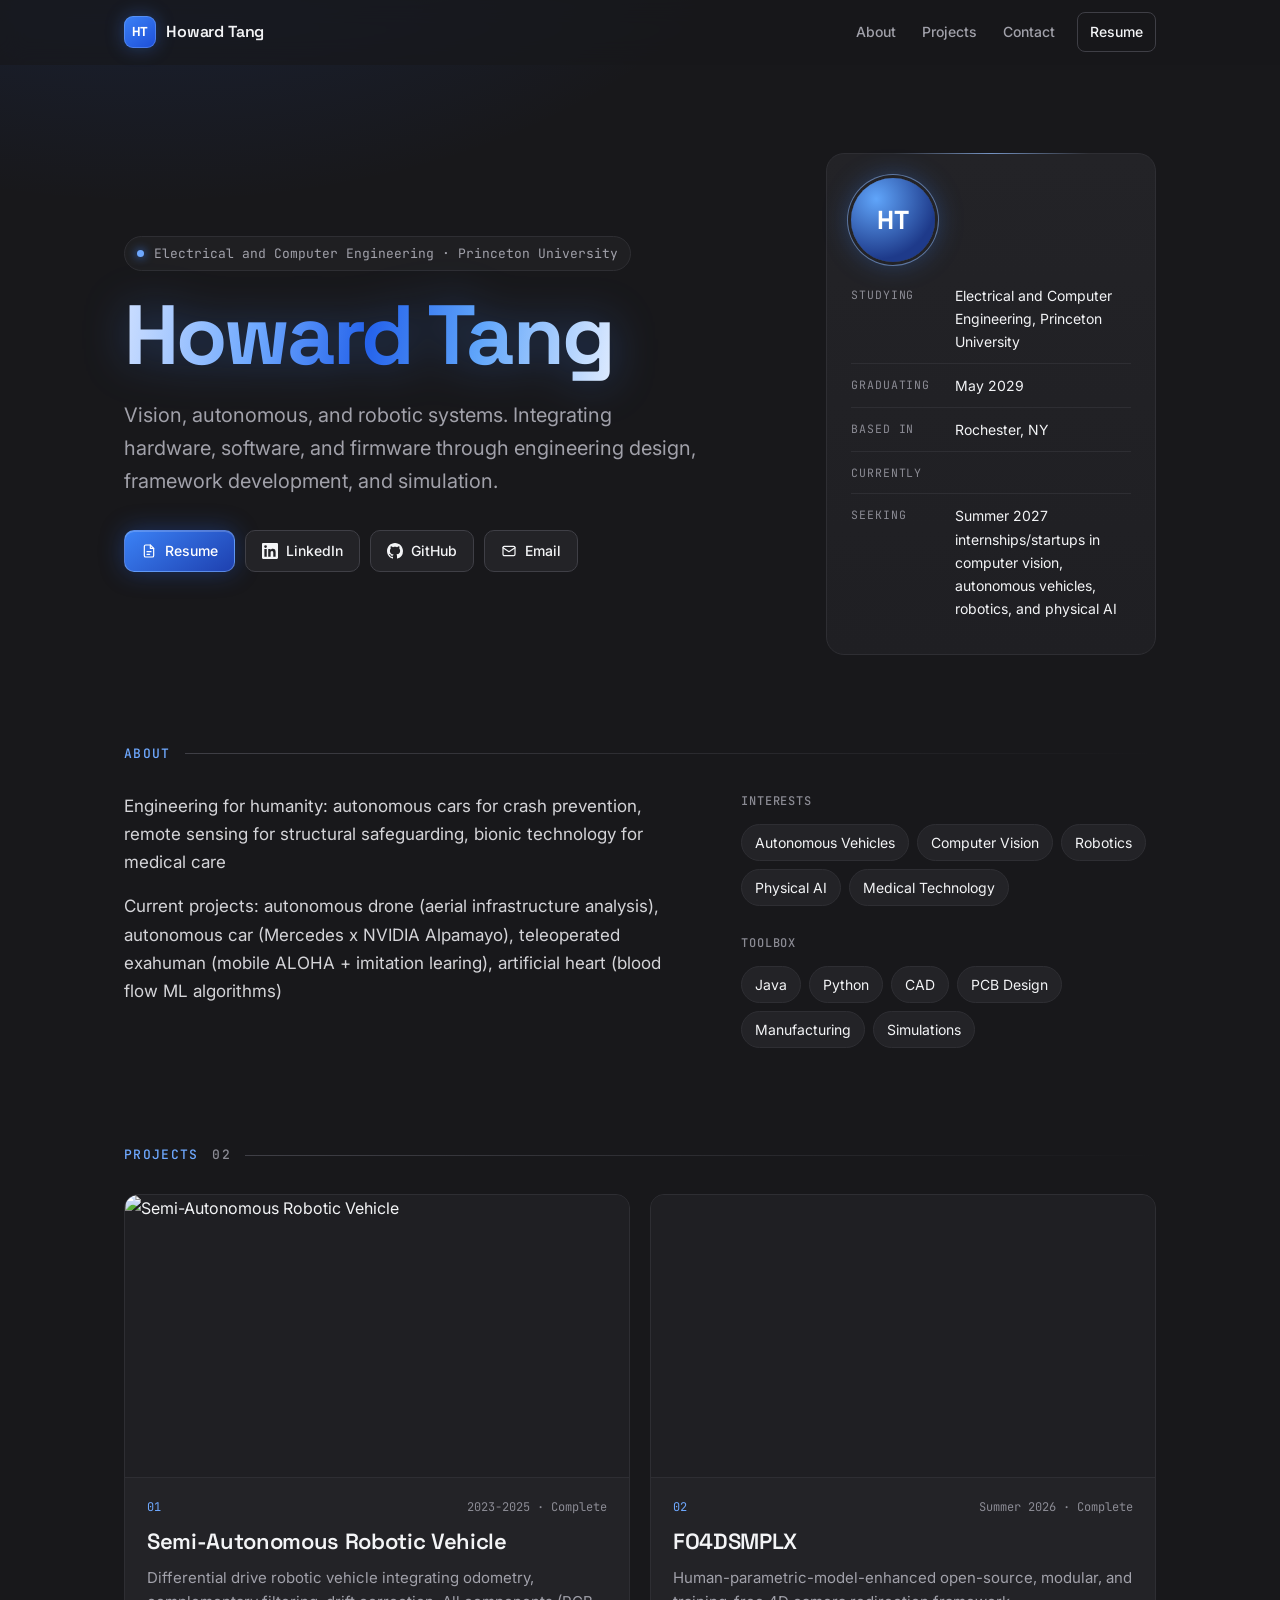
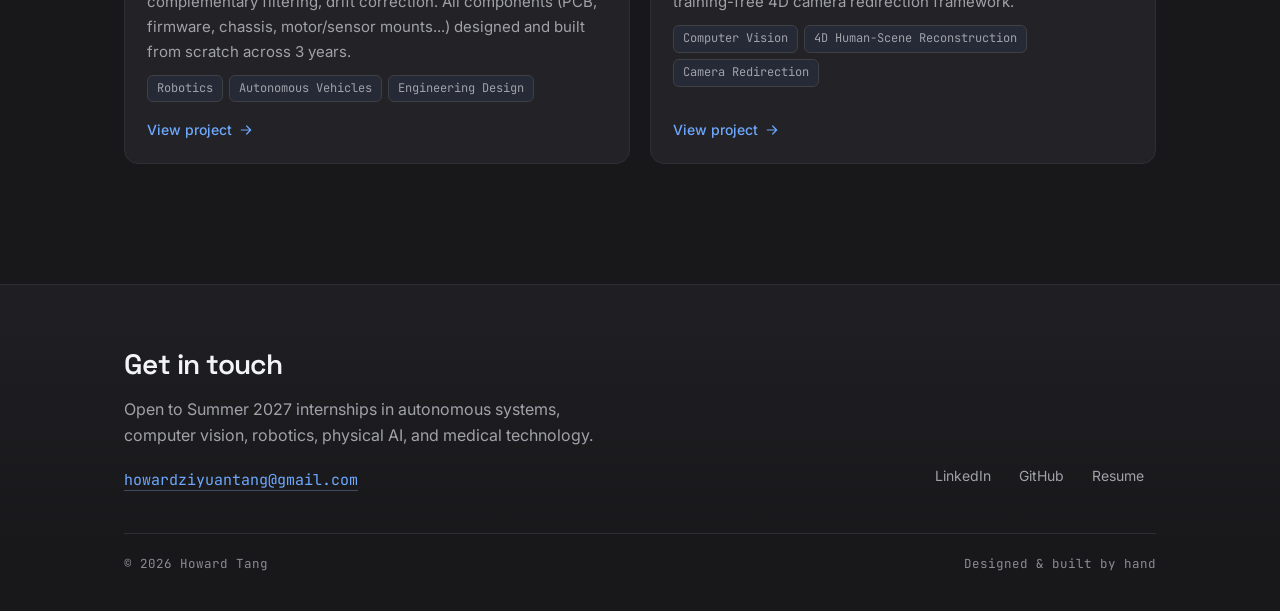
==== commit 9c97c6f9: "update index" ====
--- a/index.html
+++ b/index.html
@@ -51,7 +51,7 @@
 
         <h1 class="hero-name"><span class="metal">Howard Tang</span></h1>
 
-        <p class="hero-lead">[One sentence on what you build and why. Specific beats generic — name the kinds of systems or problems you work on.]</p>
+        <p class="hero-lead">Vision, autonomous, and robotic systems. Integrating hardware, software, and firmware through engineering design, framework development, and simulation.</p>
 
         <div class="btn-row">
           <a class="btn btn-primary" data-link="resume" href="assets/resume.pdf" target="_blank" rel="noopener">
@@ -77,11 +77,11 @@
         <!-- To use a photo: replace "HT" below with  <img src="assets/profile.jpg" alt="Howard Tang"> -->
         <div class="avatar">HT</div>
         <dl class="facts">
-          <div><dt>Studying</dt><dd>[B.S. Major], [University]</dd></div>
-          <div><dt>Graduating</dt><dd>[Month 20XX]</dd></div>
-          <div><dt>Based in</dt><dd>[City, State]</dd></div>
-          <div><dt>Currently</dt><dd>[What you're building / your lab or team]</dd></div>
-          <div><dt>Seeking</dt><dd>[e.g. Summer 20XX internships in …]</dd></div>
+          <div><dt>Studying</dt><dd>Electrical and Computer Engineering, Princeton University</dd></div>
+          <div><dt>Graduating</dt><dd>May 2029</dd></div>
+          <div><dt>Based in</dt><dd>Rochester, NY</dd></div>
+          <div><dt>Currently</dt><dd></dd></div>
+          <div><dt>Seeking</dt><dd>Summer 2027 internships/startups in computer vision, autonomous vehicles, robotics, and physical AI</dd></div>
         </dl>
       </aside>
     </section>
@@ -91,24 +91,26 @@
       <h2 class="section-label">About</h2>
       <div class="about-grid">
         <div class="about-text">
-          <p>[Who you are in 2–4 sentences: what you study, the kinds of problems you like, and what you've built. Write it the way you'd introduce yourself to an engineer you admire.]</p>
-          <p>[Optional: what you're working on right now and what you want to work on next.]</p>
+          <p>Engineering for humanity: autonomous cars for crash prevention, remote sensing for structural safeguarding, bionic technology for medical care</p>
+          <p>Current projects: autonomous drone (aerial infrastructure analysis), autonomous car (Mercedes x NVIDIA Alpamayo), teleoperated exahuman (mobile ALOHA + imitation learing), artificial heart (blood flow ML algorithms)</p>
         </div>
         <div>
           <h3 class="mini-label">Interests</h3>
           <ul class="chips">
-            <li>[Interest]</li>
-            <li>[Interest]</li>
-            <li>[Interest]</li>
-            <li>[Interest]</li>
+            <li>Autonomous Vehicles</li>
+            <li>Computer Vision</li>
+            <li>Robotics</li>
+            <li>Physical AI</li>
+            <li>Medical Technology</li>
           </ul>
           <h3 class="mini-label">Toolbox</h3>
           <ul class="chips">
-            <li>[Tool]</li>
-            <li>[Tool]</li>
-            <li>[Tool]</li>
-            <li>[Tool]</li>
-            <li>[Tool]</li>
+            <li>Java</li>
+            <li>Python</li>
+            <li>CAD</li>
+            <li>PCB Design</li>
+            <li>Manufacturing</li>
+            <li>Simulations</li>
           </ul>
         </div>
       </div>
@@ -130,7 +132,7 @@
       <div class="footer-main">
         <div>
           <h2 class="footer-title">Get in touch</h2>
-          <p class="footer-text">[One line on what you're looking for, e.g. “Open to Summer 20XX internships in …”]</p>
+          <p class="footer-text">Open to Summer 2027 internships in autonomous systems, computer vision, robotics, physical AI, and medical technology.</p>
           <a class="footer-email" data-link="email" href="#"><span data-email>your.email@example.com</span></a>
         </div>
         <ul class="footer-links">
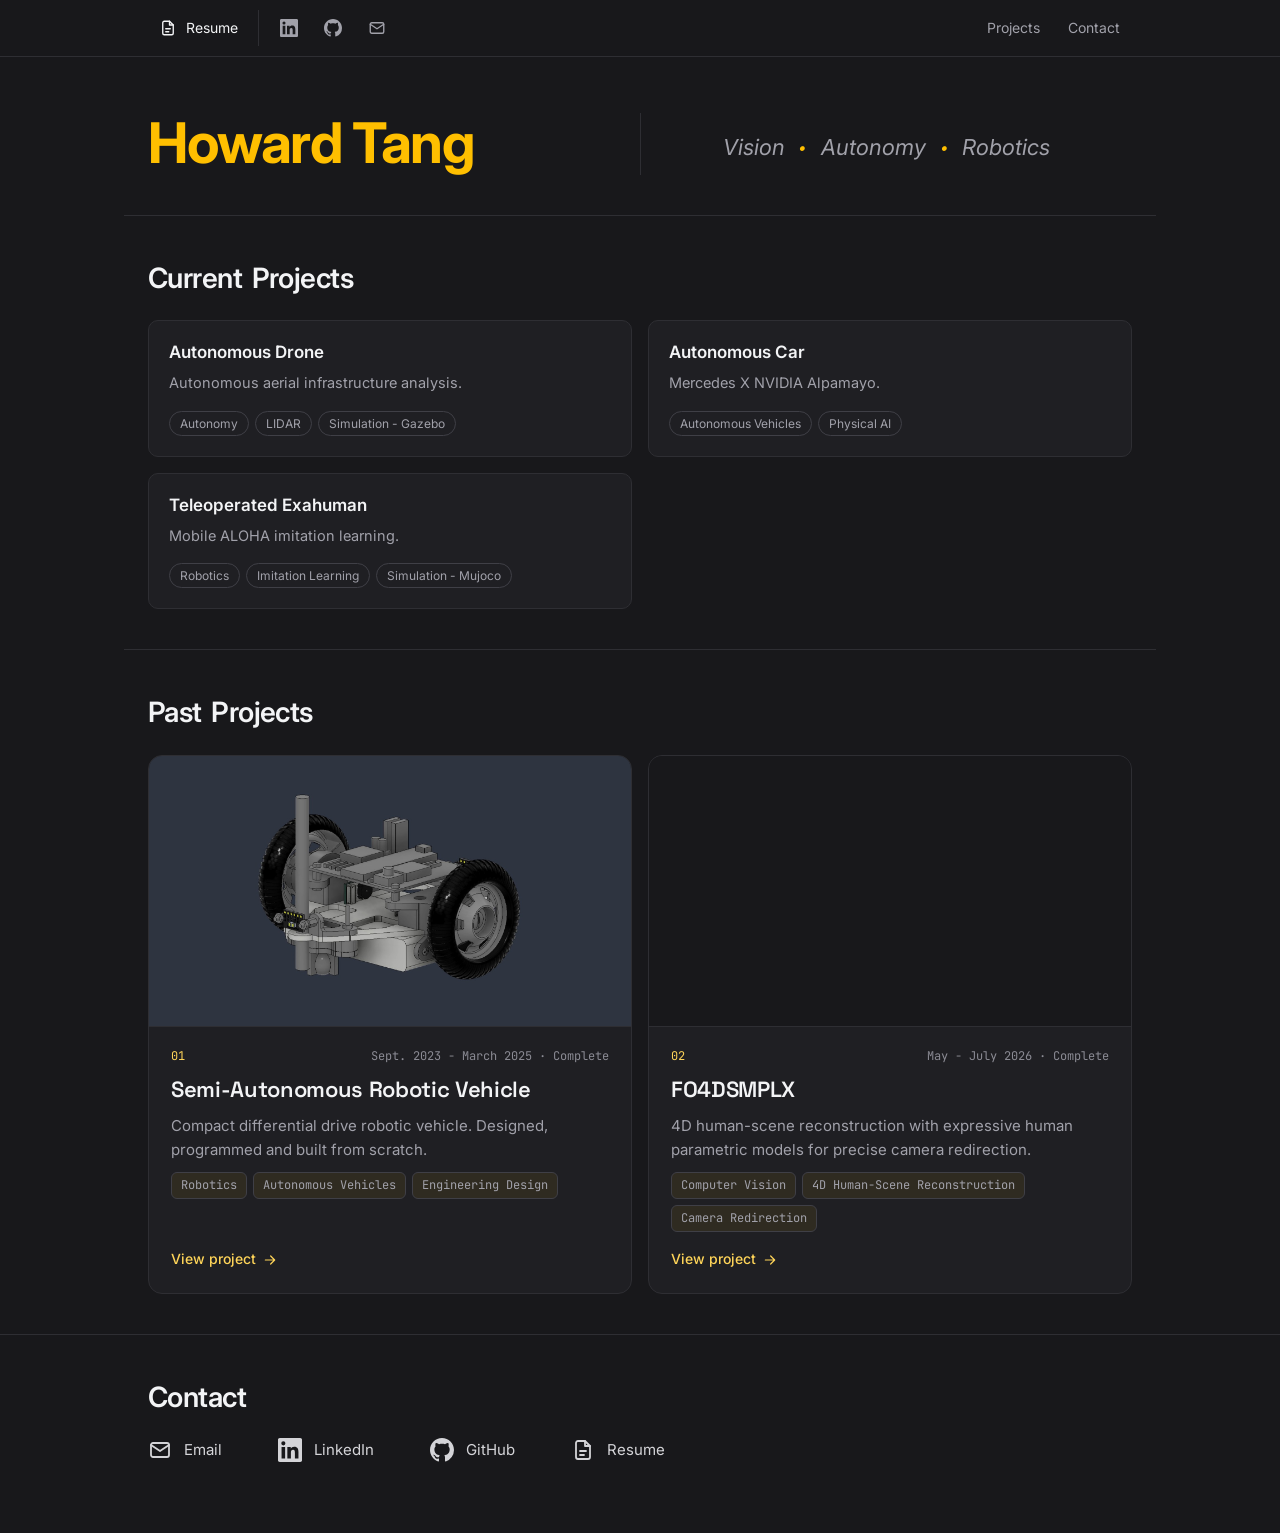
==== commit 719b3191: "initial commit" ====
--- a/index.html
+++ b/index.html
@@ -3,7 +3,7 @@
 <head>
   <meta charset="UTF-8">
   <meta name="viewport" content="width=device-width, initial-scale=1">
-  <title>Howard Tang — Engineering Portfolio</title>
+  <title>Howard Tang</title>
   <meta name="description" content="Howard Tang — engineering student. Projects, resume, and contact.">
   <meta name="theme-color" content="#18181b">
 
@@ -18,25 +18,24 @@
   <link rel="icon" href="assets/favicon.svg" type="image/svg+xml">
   <link rel="preconnect" href="https://fonts.googleapis.com">
   <link rel="preconnect" href="https://fonts.gstatic.com" crossorigin>
-  <link rel="stylesheet" href="https://fonts.googleapis.com/css2?family=Inter:wght@400;500;600&family=JetBrains+Mono:wght@400;500&family=Space+Grotesk:wght@500;600;700&display=swap">
+  <link rel="stylesheet" href="https://fonts.googleapis.com/css2?family=Inter:wght@400;500;600;700&family=JetBrains+Mono:wght@400;500&family=Space+Grotesk:wght@500;600;700&display=swap">
   <link rel="stylesheet" href="css/style.css">
 </head>
 <body data-root="">
   <a class="skip-link" href="#main">Skip to content</a>
 
-  <!-- ================= NAV ================= -->
-  <header class="site-nav">
-    <div class="container nav-inner">
-      <a class="brand" href="#top" aria-label="Howard Tang — back to top">
-        <span class="brand-mark" aria-hidden="true">HT</span>
-        <span>Howard Tang</span>
-      </a>
+  <header class="site-header">
+    <div class="container header-inner">
+      <ul class="header-links">
+        <li><a class="resume-link" data-link="resume" href="assets/resume.pdf" target="_blank" rel="noopener" aria-label="Resume"><svg class="i" viewBox="0 0 24 24" fill="none" stroke="currentColor" stroke-width="1.8" stroke-linecap="round" stroke-linejoin="round" aria-hidden="true"><path d="M14 3H7a2 2 0 0 0-2 2v14a2 2 0 0 0 2 2h10a2 2 0 0 0 2-2V8z"/><path d="M14 3v5h5M9 13h6M9 17h4"/></svg><span>Resume</span></a></li>
+        <li><a data-link="linkedin" href="#" target="_blank" rel="noopener" aria-label="LinkedIn" title="LinkedIn"><svg class="i" viewBox="0 0 24 24" fill="currentColor" aria-hidden="true"><path d="M20.45 20.45h-3.55v-5.57c0-1.33-.03-3.04-1.85-3.04-1.85 0-2.14 1.45-2.14 2.94v5.67H9.35V9h3.41v1.56h.05c.48-.9 1.64-1.85 3.37-1.85 3.6 0 4.27 2.37 4.27 5.46v6.28zM5.34 7.43a2.06 2.06 0 1 1 0-4.13 2.06 2.06 0 0 1 0 4.13zM7.12 20.45H3.56V9h3.56v11.45zM22.22 0H1.77C.79 0 0 .77 0 1.73v20.54C0 23.23.79 24 1.77 24h20.45c.98 0 1.78-.77 1.78-1.73V1.73C24 .77 23.2 0 22.22 0z"/></svg></a></li>
+        <li><a data-link="github" href="#" target="_blank" rel="noopener" aria-label="GitHub" title="GitHub"><svg class="i" viewBox="0 0 16 16" fill="currentColor" aria-hidden="true"><path d="M8 0C3.58 0 0 3.58 0 8c0 3.54 2.29 6.53 5.47 7.59.4.07.55-.17.55-.38 0-.19-.01-.82-.01-1.49-2.01.37-2.53-.49-2.69-.94-.09-.23-.48-.94-.82-1.13-.28-.15-.68-.52-.01-.53.63-.01 1.08.58 1.23.82.72 1.21 1.87.87 2.33.66.07-.52.28-.87.51-1.07-1.78-.2-3.64-.89-3.64-3.95 0-.87.31-1.59.82-2.15-.08-.2-.36-1.02.08-2.12 0 0 .67-.21 2.2.82.64-.18 1.32-.27 2-.27.68 0 1.36.09 2 .27 1.53-1.04 2.2-.82 2.2-.82.44 1.1.16 1.92.08 2.12.51.56.82 1.27.82 2.15 0 3.07-1.87 3.75-3.65 3.95.29.25.54.73.54 1.48 0 1.07-.01 1.93-.01 2.2 0 .21.15.46.55.38A8.01 8.01 0 0 0 16 8c0-4.42-3.58-8-8-8z"/></svg></a></li>
+        <li><a data-link="email" href="#" aria-label="Email" title="Email"><svg class="i" viewBox="0 0 24 24" fill="none" stroke="currentColor" stroke-width="1.8" stroke-linecap="round" stroke-linejoin="round" aria-hidden="true"><rect x="3" y="5" width="18" height="14" rx="2"/><path d="m3 7 9 6 9-6"/></svg></a></li>
+      </ul>
       <nav aria-label="Primary">
         <ul class="nav-links">
-          <li class="hide-sm"><a href="#about">About</a></li>
-          <li><a href="#projects">Projects</a></li>
-          <li class="hide-sm"><a href="#contact">Contact</a></li>
-          <li><a class="nav-resume" data-link="resume" href="assets/resume.pdf" target="_blank" rel="noopener">Resume</a></li>
+          <li><a href="index.html#projects">Projects</a></li>
+          <li><a href="#contact">Contact</a></li>
         </ul>
       </nav>
     </div>
@@ -44,107 +43,42 @@
 
   <main id="main">
 
-    <!-- ================= INTRO ================= -->
-    <section class="hero container" id="top">
-      <div>
-        <p class="eyebrow"><span class="status-dot" aria-hidden="true"></span>Electrical and Computer Engineering · Princeton University</p>
-
-        <h1 class="hero-name"><span class="metal">Howard Tang</span></h1>
-
-        <p class="hero-lead">Vision, autonomous, and robotic systems. Integrating hardware, software, and firmware through engineering design, framework development, and simulation.</p>
-
-        <div class="btn-row">
-          <a class="btn btn-primary" data-link="resume" href="assets/resume.pdf" target="_blank" rel="noopener">
-            <svg class="i" viewBox="0 0 24 24" fill="none" stroke="currentColor" stroke-width="1.8" stroke-linecap="round" stroke-linejoin="round" aria-hidden="true"><path d="M14 3H7a2 2 0 0 0-2 2v14a2 2 0 0 0 2 2h10a2 2 0 0 0 2-2V8z"/><path d="M14 3v5h5M9 13h6M9 17h4"/></svg>
-            Resume
-          </a>
-          <a class="btn" data-link="linkedin" href="#" target="_blank" rel="noopener">
-            <svg class="i" viewBox="0 0 24 24" fill="currentColor" aria-hidden="true"><path d="M20.45 20.45h-3.55v-5.57c0-1.33-.03-3.04-1.85-3.04-1.85 0-2.14 1.45-2.14 2.94v5.67H9.35V9h3.41v1.56h.05c.48-.9 1.64-1.85 3.37-1.85 3.6 0 4.27 2.37 4.27 5.46v6.28zM5.34 7.43a2.06 2.06 0 1 1 0-4.13 2.06 2.06 0 0 1 0 4.13zM7.12 20.45H3.56V9h3.56v11.45zM22.22 0H1.77C.79 0 0 .77 0 1.73v20.54C0 23.23.79 24 1.77 24h20.45c.98 0 1.78-.77 1.78-1.73V1.73C24 .77 23.2 0 22.22 0z"/></svg>
-            LinkedIn
-          </a>
-          <a class="btn" data-link="github" href="#" target="_blank" rel="noopener">
-            <svg class="i" viewBox="0 0 16 16" fill="currentColor" aria-hidden="true"><path d="M8 0C3.58 0 0 3.58 0 8c0 3.54 2.29 6.53 5.47 7.59.4.07.55-.17.55-.38 0-.19-.01-.82-.01-1.49-2.01.37-2.53-.49-2.69-.94-.09-.23-.48-.94-.82-1.13-.28-.15-.68-.52-.01-.53.63-.01 1.08.58 1.23.82.72 1.21 1.87.87 2.33.66.07-.52.28-.87.51-1.07-1.78-.2-3.64-.89-3.64-3.95 0-.87.31-1.59.82-2.15-.08-.2-.36-1.02.08-2.12 0 0 .67-.21 2.2.82.64-.18 1.32-.27 2-.27.68 0 1.36.09 2 .27 1.53-1.04 2.2-.82 2.2-.82.44 1.1.16 1.92.08 2.12.51.56.82 1.27.82 2.15 0 3.07-1.87 3.75-3.65 3.95.29.25.54.73.54 1.48 0 1.07-.01 1.93-.01 2.2 0 .21.15.46.55.38A8.01 8.01 0 0 0 16 8c0-4.42-3.58-8-8-8z"/></svg>
-            GitHub
-          </a>
-          <a class="btn" data-link="email" href="#">
-            <svg class="i" viewBox="0 0 24 24" fill="none" stroke="currentColor" stroke-width="1.8" stroke-linecap="round" stroke-linejoin="round" aria-hidden="true"><rect x="3" y="5" width="18" height="14" rx="2"/><path d="m3 7 9 6 9-6"/></svg>
-            Email
-          </a>
+    <section class="container intro" id="top">
+      <div class="intro-top">
+        <div class="intro-left">
+          <h1 class="name">Howard Tang</h1>
         </div>
-      </div>
-
-      <aside class="profile-card" aria-label="Quick facts">
-        <!-- To use a photo: replace "HT" below with  <img src="assets/profile.jpg" alt="Howard Tang"> -->
-        <div class="avatar">HT</div>
-        <dl class="facts">
-          <div><dt>Studying</dt><dd>Electrical and Computer Engineering, Princeton University</dd></div>
-          <div><dt>Graduating</dt><dd>May 2029</dd></div>
-          <div><dt>Based in</dt><dd>Rochester, NY</dd></div>
-          <div><dt>Currently</dt><dd></dd></div>
-          <div><dt>Seeking</dt><dd>Summer 2027 internships/startups in computer vision, autonomous vehicles, robotics, and physical AI</dd></div>
-        </dl>
-      </aside>
-    </section>
-
-    <!-- ================= ABOUT ================= -->
-    <section class="section container" id="about">
-      <h2 class="section-label">About</h2>
-      <div class="about-grid">
-        <div class="about-text">
-          <p>Engineering for humanity: autonomous cars for crash prevention, remote sensing for structural safeguarding, bionic technology for medical care</p>
-          <p>Current projects: autonomous drone (aerial infrastructure analysis), autonomous car (Mercedes x NVIDIA Alpamayo), teleoperated exahuman (mobile ALOHA + imitation learing), artificial heart (blood flow ML algorithms)</p>
-        </div>
-        <div>
-          <h3 class="mini-label">Interests</h3>
-          <ul class="chips">
-            <li>Autonomous Vehicles</li>
-            <li>Computer Vision</li>
-            <li>Robotics</li>
-            <li>Physical AI</li>
-            <li>Medical Technology</li>
-          </ul>
-          <h3 class="mini-label">Toolbox</h3>
-          <ul class="chips">
-            <li>Java</li>
-            <li>Python</li>
-            <li>CAD</li>
-            <li>PCB Design</li>
-            <li>Manufacturing</li>
-            <li>Simulations</li>
-          </ul>
+        <div class="bio">
+          <p class="tagline">Vision <span class="dot" aria-hidden="true">&bull;</span> Autonomy <span class="dot" aria-hidden="true">&bull;</span> Robotics</p>
         </div>
       </div>
     </section>
 
-    <!-- ================= PROJECTS ================= -->
-    <!-- The cards are generated from the PROJECTS list in js/data.js -->
-    <section class="section container" id="projects">
-      <h2 class="section-label">Projects <span class="count" id="project-count"></span></h2>
-      <div class="project-grid" id="project-grid"></div>
-      <noscript><p>Turn on JavaScript to see the project list.</p></noscript>
-    </section>
+    <!-- Both project sections are generated from js/data.js (CURRENT and PROJECTS) -->
+    <div id="projects">
+      <section class="section container" aria-labelledby="current-title">
+        <h2 id="current-title">Current Projects</h2>
+        <div class="current-grid" id="current-grid"></div>
+      </section>
+
+      <section class="section container" aria-labelledby="past-title">
+        <h2 id="past-title">Past Projects</h2>
+        <div class="past-grid" id="project-grid"></div>
+        <noscript><p>Turn on JavaScript to see the project list.</p></noscript>
+      </section>
+    </div>
 
   </main>
 
-  <!-- ================= FOOTER / CONTACT ================= -->
-  <footer class="site-footer" id="contact">
+  <footer class="contact" id="contact">
     <div class="container">
-      <div class="footer-main">
-        <div>
-          <h2 class="footer-title">Get in touch</h2>
-          <p class="footer-text">Open to Summer 2027 internships in autonomous systems, computer vision, robotics, physical AI, and medical technology.</p>
-          <a class="footer-email" data-link="email" href="#"><span data-email>your.email@example.com</span></a>
-        </div>
-        <ul class="footer-links">
-          <li><a data-link="linkedin" href="#" target="_blank" rel="noopener">LinkedIn</a></li>
-          <li><a data-link="github" href="#" target="_blank" rel="noopener">GitHub</a></li>
-          <li><a data-link="resume" href="assets/resume.pdf" target="_blank" rel="noopener">Resume</a></li>
-        </ul>
-      </div>
-      <div class="footer-bottom">
-        <span>© <span data-year>2026</span> Howard Tang</span>
-        <span>Designed &amp; built by hand</span>
-      </div>
+      <h2>Contact</h2>
+      <ul class="contact-links">
+        <li><a data-link="email" href="#"><svg class="i" viewBox="0 0 24 24" fill="none" stroke="currentColor" stroke-width="1.8" stroke-linecap="round" stroke-linejoin="round" aria-hidden="true"><rect x="3" y="5" width="18" height="14" rx="2"/><path d="m3 7 9 6 9-6"/></svg>Email</a></li>
+        <li><a data-link="linkedin" href="#" target="_blank" rel="noopener"><svg class="i" viewBox="0 0 24 24" fill="currentColor" aria-hidden="true"><path d="M20.45 20.45h-3.55v-5.57c0-1.33-.03-3.04-1.85-3.04-1.85 0-2.14 1.45-2.14 2.94v5.67H9.35V9h3.41v1.56h.05c.48-.9 1.64-1.85 3.37-1.85 3.6 0 4.27 2.37 4.27 5.46v6.28zM5.34 7.43a2.06 2.06 0 1 1 0-4.13 2.06 2.06 0 0 1 0 4.13zM7.12 20.45H3.56V9h3.56v11.45zM22.22 0H1.77C.79 0 0 .77 0 1.73v20.54C0 23.23.79 24 1.77 24h20.45c.98 0 1.78-.77 1.78-1.73V1.73C24 .77 23.2 0 22.22 0z"/></svg>LinkedIn</a></li>
+        <li><a data-link="github" href="#" target="_blank" rel="noopener"><svg class="i" viewBox="0 0 16 16" fill="currentColor" aria-hidden="true"><path d="M8 0C3.58 0 0 3.58 0 8c0 3.54 2.29 6.53 5.47 7.59.4.07.55-.17.55-.38 0-.19-.01-.82-.01-1.49-2.01.37-2.53-.49-2.69-.94-.09-.23-.48-.94-.82-1.13-.28-.15-.68-.52-.01-.53.63-.01 1.08.58 1.23.82.72 1.21 1.87.87 2.33.66.07-.52.28-.87.51-1.07-1.78-.2-3.64-.89-3.64-3.95 0-.87.31-1.59.82-2.15-.08-.2-.36-1.02.08-2.12 0 0 .67-.21 2.2.82.64-.18 1.32-.27 2-.27.68 0 1.36.09 2 .27 1.53-1.04 2.2-.82 2.2-.82.44 1.1.16 1.92.08 2.12.51.56.82 1.27.82 2.15 0 3.07-1.87 3.75-3.65 3.95.29.25.54.73.54 1.48 0 1.07-.01 1.93-.01 2.2 0 .21.15.46.55.38A8.01 8.01 0 0 0 16 8c0-4.42-3.58-8-8-8z"/></svg>GitHub</a></li>
+        <li><a data-link="resume" href="assets/resume.pdf" target="_blank" rel="noopener"><svg class="i" viewBox="0 0 24 24" fill="none" stroke="currentColor" stroke-width="1.8" stroke-linecap="round" stroke-linejoin="round" aria-hidden="true"><path d="M14 3H7a2 2 0 0 0-2 2v14a2 2 0 0 0 2 2h10a2 2 0 0 0 2-2V8z"/><path d="M14 3v5h5M9 13h6M9 17h4"/></svg>Resume</a></li>
+      </ul>
     </div>
   </footer>
 
--- a/css/style.css
+++ b/css/style.css
@@ -1,15 +1,17 @@
 /* ==========================================================================
    Howard Tang — Portfolio
-   --------------------------------------------------------------------------
-   Every color, font and size is defined once in :root below.
-   Change a value there and it updates across the whole site.
+   Flat charcoal + gold. One typeface, thin borders, no glows or gradients.
+   Colors, fonts and widths are all set once, in :root below.
    ========================================================================== */
 
 :root {
-  /* Surfaces — dark charcoal */
+  /* Accent */
+  --accent:    #FFBF00;
+  --on-accent: #18181b;
+
+  /* Surfaces */
   --bg:            #18181b;
-  --bg-elev:       #1f1f23;
-  --surface:       #232327;
+  --surface:       #1f1f23;
   --border:        #2e2e33;
   --border-strong: #3f3f46;
 
@@ -19,23 +21,17 @@
   --text-muted: #a1a1aa;
   --text-faint: #8b8b94;
 
-  /* Electric cobalt accents */
-  --accent:        #3B82F6;
-  --accent-bright: #6ea8fe;
-  --glow:          rgba(59, 130, 246, 0.45);
-  --glow-soft:     rgba(59, 130, 246, 0.16);
-  --metal: linear-gradient(100deg, #cfe0ff 0%, #6ea8fe 28%, #2563eb 50%, #60a5fa 72%, #e0ecff 100%);
-
-  /* Type */
-  --font-sans:    "Inter", system-ui, -apple-system, "Segoe UI", Roboto, sans-serif;
-  --font-display: "Space Grotesk", var(--font-sans);
-  --font-mono:    "JetBrains Mono", ui-monospace, "SFMono-Regular", Menlo, Consolas, monospace;
-
-  /* Layout */
-  --max-width:  1080px;
+  --accent-bright: #FFD559;
+  --accent-wash:   rgba(255, 191, 0, 0.07);
+
+  --font: "Inter", system-ui, -apple-system, "Segoe UI", Roboto, sans-serif;
+  --font-display: "Space Grotesk", var(--font);
+  --font-mono: "JetBrains Mono", ui-monospace, "SFMono-Regular", Menlo, Consolas, monospace;
+
+  --max-width:  1032px;
   --text-width: 720px;
-  --radius:     14px;
-  --nav-height: 64px;
+  --radius:     10px;
+  --header-height: 56px;
 }
 
 /* ---------- Base ---------- */
@@ -43,31 +39,27 @@
 *, *::before, *::after { box-sizing: border-box; }
 [hidden] { display: none !important; }
 
-html {
-  scroll-behavior: smooth;
-  -webkit-text-size-adjust: 100%;
-}
+html { scroll-behavior: smooth; -webkit-text-size-adjust: 100%; }
 
 body {
   margin: 0;
-  background-color: var(--bg);
-  background-image: radial-gradient(900px 520px at 12% -160px, rgba(37, 99, 235, 0.17), transparent 70%);
-  background-repeat: no-repeat;
+  background: var(--bg);
   color: var(--text);
-  font: 400 16px/1.65 var(--font-sans);
+  font: 400 16px/1.6 var(--font);
   -webkit-font-smoothing: antialiased;
   -moz-osx-font-smoothing: grayscale;
 }
 
 img, video, iframe { display: block; max-width: 100%; }
 a { color: inherit; text-decoration: none; }
-h1, h2, h3 { text-wrap: balance; }
-p { text-wrap: pretty; }
-
-::selection { background: rgba(59, 130, 246, 0.4); color: #fff; }
-:focus-visible { outline: 2px solid var(--accent-bright); outline-offset: 3px; border-radius: 6px; }
-
-section[id], footer[id] { scroll-margin-top: calc(var(--nav-height) + 16px); }
+h1, h2, h3 { margin: 0; text-wrap: balance; }
+p { margin: 0; text-wrap: pretty; }
+ul { list-style: none; margin: 0; padding: 0; }
+
+::selection { background: color-mix(in srgb, var(--accent) 35%, transparent); color: #fff; }
+:focus-visible { outline: 2px solid var(--accent); outline-offset: 3px; border-radius: 4px; }
+
+[id] { scroll-margin-top: calc(var(--header-height) + 24px); }
 
 .container {
   width: 100%;
@@ -79,353 +71,194 @@
 .skip-link { position: absolute; left: -9999px; }
 .skip-link:focus {
   left: 16px; top: 12px; z-index: 100;
-  padding: 8px 12px; border-radius: 8px;
+  padding: 8px 12px; border-radius: 6px;
   background: var(--surface); border: 1px solid var(--border-strong);
 }
 
-.i { width: 16px; height: 16px; flex: none; }
-
-/* Metallic cobalt text (used on the name and stat numbers) */
-.metal {
-  background: var(--metal);
-  -webkit-background-clip: text;
-  background-clip: text;
-  color: transparent;
-  filter: drop-shadow(0 0 22px rgba(59, 130, 246, 0.35));
-}
-
-/* ---------- Navigation ---------- */
-
-.site-nav {
+.i { width: 20px; height: 18px; flex: none; }
+
+/* ---------- Header ---------- */
+
+.site-header {
   position: sticky;
   top: 0;
   z-index: 50;
-  background: rgba(24, 24, 27, 0.72);
-  -webkit-backdrop-filter: saturate(140%) blur(12px);
-  backdrop-filter: saturate(140%) blur(12px);
-  border-bottom: 1px solid transparent;
-  transition: border-color 0.2s;
-}
-.site-nav.scrolled { border-bottom-color: var(--border); }
-
-.nav-inner {
+  background: var(--bg);
+  border-bottom: 1px solid var(--border);
+}
+.header-inner {
   display: flex;
   align-items: center;
   justify-content: space-between;
-  height: var(--nav-height);
-}
-
-.brand {
-  display: flex;
-  align-items: center;
-  gap: 10px;
-  font-family: var(--font-display);
-  font-weight: 600;
-  font-size: 16px;
-  letter-spacing: -0.01em;
-}
-.brand-mark {
-  display: grid;
-  place-items: center;
-  width: 32px;
-  height: 32px;
-  border-radius: 9px;
-  font-size: 13px;
-  font-weight: 700;
-  color: #fff;
-  background: linear-gradient(145deg, #3b82f6, #1d4ed8);
-  box-shadow: inset 0 0 0 1px rgba(147, 190, 255, 0.35), 0 0 18px rgba(59, 130, 246, 0.35);
-}
-
-.nav-links {
-  list-style: none;
-  display: flex;
-  align-items: center;
-  gap: 2px;
-  margin: 0;
-  padding: 0;
-}
+  gap: 16px;
+  height: var(--header-height);
+}
+
+.header-links { display: flex; align-items: center; gap: 4px; }
+.header-links a {
+  display: inline-flex;
+  align-items: center;
+  gap: 8px;
+  height: 36px;
+  padding: 0 10px;
+  border-radius: 6px;
+  font-size: 14px;
+  color: var(--text-muted);
+  transition: color 0.15s;
+}
+.header-links a:hover { color: var(--accent); }
+.header-links .resume-link { color: var(--text); margin-right: 6px; padding-right: 20px; border-right: 1px solid var(--border); border-radius: 0; }
+.header-links .resume-link:hover { color: var(--accent); }
+
+.nav-links { display: flex; align-items: center; gap: 4px; }
 .nav-links a {
   display: block;
-  padding: 7px 12px;
-  border-radius: 8px;
+  padding: 6px 12px;
+  font-size: 14px;
   color: var(--text-muted);
-  font-size: 14px;
-  font-weight: 500;
-  transition: color 0.15s, background-color 0.15s, border-color 0.15s, box-shadow 0.15s;
-}
-.nav-links a:hover { color: var(--text); background: var(--surface); }
-.nav-links .nav-resume {
-  margin-left: 8px;
-  color: var(--text);
+  transition: color 0.15s;
+}
+.nav-links a:hover { color: var(--accent); }
+
+/* ---------- Intro ---------- */
+
+.intro { padding-top: 56px; padding-bottom: 40px; }
+
+.name {
+  font-size: clamp(42px, 7vw, 56px);
+  font-weight: 700;
+  line-height: 1.1;
+  letter-spacing: -0.025em;
+  color: var(--accent);
+}
+.tagline {
+  margin-top: 20px;
+  font-size: clamp(19px, 3vw, 22px);
+  font-weight: 400;
+  font-style: oblique 20deg;
+  line-height: 1.3;
+  color: var(--text-muted);
+}
+.tagline .dot { margin-inline: 0.5em; color: var(--accent); font-size: 0.7em; vertical-align: 0.1em; }
+
+.intro-top {
+  display: grid;
+  grid-template-columns: 1fr 1fr;
+}
+.intro-left { padding-right: 48px; }
+
+.bio {
+  display: flex;
+  justify-content: center;
+  align-items: 8px;
+  border-left: 1px solid var(--border);
+}
+
+.about {
+  display: grid;
+  grid-template-columns: minmax(0, 1fr) minmax(0, 1fr);
+  gap: 48px;
+  margin-top: 32px;
+  padding-top: 32px;
+  border-top: 1px solid var(--border-strong);
+}
+.about h2 { margin-bottom: 10px; font-size: 18px; font-weight: 600; letter-spacing: -0.01em; }
+
+/* Dot-separated lists */
+.dotlist { display: flex; flex-wrap: wrap; gap: 4px 0; }
+.dotlist li { font-size: 15px; color: var(--text-body); }
+.dotlist li:not(:last-child)::after {
+  content: "\2022";
+  margin-inline: 0.7em;
+  color: var(--text-faint);
+}
+
+/* Tags (project cards) */
+.tags { display: flex; flex-wrap: wrap; gap: 6px; }
+.tags li {
+  padding: 2px 10px;
   border: 1px solid var(--border-strong);
-}
-.nav-links .nav-resume:hover {
-  border-color: rgba(59, 130, 246, 0.7);
-  box-shadow: 0 0 18px var(--glow-soft);
-}
-
-/* ---------- Buttons ---------- */
-
-.btn-row { display: flex; flex-wrap: wrap; gap: 10px; }
-
-.btn {
-  display: inline-flex;
-  align-items: center;
-  gap: 8px;
-  height: 42px;
-  padding: 0 16px;
-  border-radius: 10px;
-  border: 1px solid var(--border-strong);
-  background: var(--surface);
-  color: var(--text);
-  font-size: 14px;
-  font-weight: 500;
-  transition: border-color 0.15s, box-shadow 0.15s, transform 0.15s;
-}
-.btn:hover {
-  border-color: rgba(59, 130, 246, 0.7);
-  box-shadow: 0 0 0 1px rgba(59, 130, 246, 0.2), 0 0 22px var(--glow-soft);
-  transform: translateY(-1px);
-}
-.btn-primary {
-  color: #fff;
-  background: linear-gradient(145deg, #3b82f6, #1e40af);
-  border-color: rgba(147, 190, 255, 0.45);
-  box-shadow: inset 0 1px 0 rgba(255, 255, 255, 0.18), 0 0 24px rgba(37, 99, 235, 0.35);
-}
-.btn-primary:hover {
-  border-color: rgba(191, 219, 254, 0.75);
-  box-shadow: inset 0 1px 0 rgba(255, 255, 255, 0.22), 0 0 32px var(--glow);
-}
-
-/* ---------- Section labels ---------- */
-
-.section { padding-block: 48px; }
-
-.section-label {
-  display: flex;
-  align-items: center;
-  gap: 14px;
-  margin: 0 0 28px;
-  font-family: var(--font-mono);
-  font-size: 13px;
-  font-weight: 500;
-  letter-spacing: 0.1em;
-  text-transform: uppercase;
-  color: var(--accent-bright);
-}
-.section-label::after {
-  content: "";
-  flex: 1;
-  height: 1px;
-  background: linear-gradient(90deg, var(--border-strong), transparent);
-}
-.section-label .count { color: var(--text-faint); }
-
-/* ---------- Hero ---------- */
-
-.hero {
-  display: grid;
-  grid-template-columns: minmax(0, 1fr) 330px;
-  gap: 56px;
-  align-items: center;
-  padding-top: 88px;
-  padding-bottom: 40px;
-}
-
-.eyebrow {
-  display: inline-flex;
-  align-items: center;
-  gap: 10px;
-  margin: 0 0 22px;
-  padding: 6px 12px;
-  border: 1px solid var(--border);
   border-radius: 999px;
-  background: rgba(35, 35, 39, 0.6);
-  font-family: var(--font-mono);
-  font-size: 13px;
-  color: var(--text-muted);
-}
-.status-dot {
-  width: 7px;
-  height: 7px;
-  border-radius: 50%;
-  background: var(--accent-bright);
-  box-shadow: 0 0 10px var(--accent);
-}
-
-.hero-name {
-  margin: 0 0 20px;
-  font-family: var(--font-display);
-  font-size: clamp(46px, 8vw, 84px);
-  font-weight: 700;
-  line-height: 1.02;
-  letter-spacing: -0.035em;
-}
-
-.hero-lead {
-  max-width: 580px;
-  margin: 0 0 32px;
-  font-size: clamp(17px, 2vw, 20px);
-  color: var(--text-muted);
-}
-
-/* Profile card */
-.profile-card {
-  position: relative;
-  padding: 24px;
-  border: 1px solid var(--border);
-  border-radius: 18px;
-  background: linear-gradient(180deg, var(--surface), var(--bg-elev));
-}
-.profile-card::before {
-  content: "";
-  position: absolute;
-  top: -1px;
-  left: 20%;
-  right: 20%;
-  height: 1px;
-  background: linear-gradient(90deg, transparent, rgba(147, 190, 255, 0.7), transparent);
-}
-
-.avatar {
-  display: grid;
-  place-items: center;
-  width: 84px;
-  height: 84px;
-  margin-bottom: 22px;
-  overflow: hidden;
-  border-radius: 50%;
-  font-family: var(--font-display);
-  font-size: 26px;
-  font-weight: 700;
-  color: #fff;
-  background: radial-gradient(circle at 30% 25%, #60a5fa, #1e3a8a 70%);
-  box-shadow: 0 0 0 3px var(--surface), 0 0 0 4px rgba(147, 190, 255, 0.5), 0 0 28px rgba(59, 130, 246, 0.4);
-}
-.avatar img { width: 100%; height: 100%; object-fit: cover; }
-
-.facts { margin: 0; }
-.facts > div {
-  display: grid;
-  grid-template-columns: 92px 1fr;
-  gap: 12px;
-  padding: 10px 0;
-  border-top: 1px solid var(--border);
-}
-.facts > div:first-child { border-top: 0; padding-top: 0; }
-.facts dt,
-.facts-strip dt {
-  font-family: var(--font-mono);
-  font-size: 11.5px;
-  letter-spacing: 0.08em;
-  text-transform: uppercase;
-  color: var(--text-faint);
-  padding-top: 2px;
-}
-.facts dd { margin: 0; font-size: 14px; }
-
-/* ---------- About ---------- */
-
-.about-grid {
-  display: grid;
-  grid-template-columns: minmax(0, 1.35fr) minmax(0, 1fr);
-  gap: 56px;
-}
-.about-text p {
-  margin: 0 0 16px;
-  font-size: 17px;
-  color: var(--text-body);
-}
-.mini-label {
-  margin: 0 0 12px;
-  font-family: var(--font-mono);
-  font-size: 12px;
-  font-weight: 500;
-  letter-spacing: 0.08em;
-  text-transform: uppercase;
-  color: var(--text-faint);
-}
-.mini-label:not(:first-child) { margin-top: 28px; }
-
-/* Chips & tags */
-.chips,
-.tags {
-  list-style: none;
-  display: flex;
-  flex-wrap: wrap;
-  gap: 8px;
-  margin: 0;
-  padding: 0;
-}
-.chips li {
-  padding: 6px 13px;
-  border: 1px solid var(--border);
-  border-radius: 999px;
-  background: var(--surface);
-  font-size: 14px;
-}
-.tags { gap: 6px; }
-.tags li {
-  padding: 3px 9px;
-  border: 1px solid var(--border-strong);
-  border-radius: 6px;
-  background: rgba(59, 130, 246, 0.07);
-  font-family: var(--font-mono);
   font-size: 12px;
   color: var(--text-muted);
 }
 
-/* ---------- Project cards (home page) ---------- */
-
-.project-grid {
+/* ---------- Sections ---------- */
+
+.section { padding-block: 40px; border-top: 1px solid var(--border); }
+.section > h2 {
+  margin-bottom: 20px;
+  font-size: 28px;
+  font-weight: 600;
+  letter-spacing: -0.02em;
+  word-spacing: 3px;
+}
+
+/* ---------- Current projects ---------- */
+
+.current-grid {
   display: grid;
   grid-template-columns: repeat(2, minmax(0, 1fr));
-  gap: 20px;
-}
-
-.card {
+  gap: 16px;
+}
+.current-card {
+  display: flex;
+  flex-direction: column;
+  gap: 8px;
+  padding: 20px;
+  border: 1px solid var(--border);
+  border-radius: var(--radius);
+  background: var(--surface);
+}
+.current-card .media-slot {
+  aspect-ratio: 16 / 5;
+  margin: -4px -4px 8px;
+  overflow: hidden;
+  border-radius: 6px;
+  background: var(--bg);
+}
+.current-card .media-slot img,
+.current-card .media-slot video { width: 100%; height: 100%; object-fit: cover; }
+.current-card h3 { font-size: 17px; font-weight: 600; line-height: 1.3; }
+.current-card p { font-size: 14.5px; color: var(--text-muted); }
+.current-card .tags { margin-top: auto; padding-top: 8px; }
+
+/* ---------- Past projects ---------- */
+
+.past-grid {
+  display: grid;
+  grid-template-columns: repeat(2, minmax(0, 1fr));
+  gap: 16px;
+}
+.project-card {
   display: flex;
   flex-direction: column;
   overflow: hidden;
   border: 1px solid var(--border);
-  border-radius: var(--radius);
-  background: var(--surface);
-  transition: border-color 0.2s, box-shadow 0.2s, transform 0.2s;
-}
-.card:hover,
-.card:focus-visible {
-  border-color: rgba(59, 130, 246, 0.6);
-  box-shadow: 0 0 0 1px rgba(59, 130, 246, 0.2), 0 14px 44px -14px rgba(37, 99, 235, 0.55);
-  transform: translateY(-3px);
-}
-.card:focus-visible { outline-offset: 4px; border-radius: var(--radius); }
-
-.card-media {
+  border-radius: 14px;
+  background: var(--surface);
+  transition: border-color 0.15s;
+}
+.project-card:hover,
+.project-card:focus-visible { border-color: var(--accent); }
+
+.project-card .thumb {
   aspect-ratio: 16 / 9;
   overflow: hidden;
   border-bottom: 1px solid var(--border);
-  background: var(--bg-elev);
-}
-.card-media img,
-.card-media video {
-  width: 100%;
-  height: 100%;
-  object-fit: cover;
-  transition: transform 0.4s;
-}
-.card:hover .card-media img,
-.card:hover .card-media video { transform: scale(1.03); }
-
-.card-body {
+  background: var(--bg);
+}
+.project-card .thumb img,
+.project-card .thumb video { width: 100%; height: 100%; object-fit: cover; }
+
+.project-card .body {
   display: flex;
   flex: 1;
   flex-direction: column;
   gap: 10px;
   padding: 20px 22px 22px;
 }
-.card-meta {
+.project-card .meta {
   display: flex;
   justify-content: space-between;
   gap: 12px;
@@ -433,17 +266,23 @@
   font-size: 12px;
   color: var(--text-faint);
 }
-.card-index { color: var(--accent-bright); }
-.card h3 {
-  margin: 0;
+.project-card .index { color: var(--accent-bright); }
+.project-card h3 {
   font-family: var(--font-display);
   font-size: 22px;
   font-weight: 600;
   line-height: 1.25;
   letter-spacing: -0.015em;
 }
-.card p { margin: 0; font-size: 15px; color: var(--text-muted); }
-.card-cta {
+.project-card p { font-size: 15px; color: var(--text-muted); }
+.project-card .tags li {
+  padding: 3px 9px;
+  border-radius: 6px;
+  background: var(--accent-wash);
+  font-family: var(--font-mono);
+  color: var(--text-muted);
+}
+.project-card .cta {
   display: inline-flex;
   align-items: center;
   gap: 6px;
@@ -453,34 +292,61 @@
   font-weight: 500;
   color: var(--accent-bright);
 }
-.card-cta .i { transition: transform 0.2s; }
-.card:hover .card-cta .i { transform: translateX(3px); }
-
-/* ---------- Media frames & placeholders ---------- */
+.project-card .cta .i { width: 16px; height: 16px; transition: transform 0.15s; }
+.project-card:hover .cta .i { transform: translateX(3px); }
+
+/* ---------- Contact ---------- */
+
+.contact { padding-block: 40px 64px; border-top: 1px solid var(--border); }
+.contact h2 { margin-bottom: 18px; font-size: 28px; font-weight: 600; letter-spacing: -0.02em; }
+.contact-links { display: flex; flex-wrap: wrap; gap: 14px 56px; }
+.contact-links a {
+  display: inline-flex;
+  align-items: center;
+  gap: 12px;
+  font-size: 15px;
+  color: var(--text-body);
+  transition: color 0.15s;
+}
+.contact-links a:hover { color: var(--accent); }
+.contact-links .i { width: 24px; height: 24px; }
+
+/* ---------- Buttons (project pages) ---------- */
+
+.btn-row { display: flex; flex-wrap: wrap; gap: 10px; }
+.btn {
+  display: inline-flex;
+  align-items: center;
+  gap: 8px;
+  height: 40px;
+  padding: 0 16px;
+  border: 1px solid var(--border-strong);
+  border-radius: 8px;
+  font-size: 14px;
+  font-weight: 500;
+  color: var(--text);
+  transition: border-color 0.15s, color 0.15s;
+}
+.btn:hover { border-color: var(--accent); color: var(--accent); }
+.btn-primary { background: var(--accent); border-color: var(--accent); color: var(--on-accent); }
+.btn-primary:hover { background: var(--accent); color: var(--on-accent); opacity: 0.88; }
+
+/* ---------- Media frames ---------- */
 
 figure { margin: 0; }
-figcaption {
-  margin-top: 10px;
-  font-size: 13.5px;
-  color: var(--text-faint);
-}
+figcaption { margin-top: 10px; font-size: 13.5px; color: var(--text-faint); }
 
 .media {
   position: relative;
   aspect-ratio: 16 / 9;
   overflow: hidden;
   border: 1px solid var(--border);
-  border-radius: 12px;
-  background: var(--bg-elev);
+  border-radius: 8px;
+  background: var(--surface);
 }
 .media > img,
 .media > video,
-.media > iframe {
-  width: 100%;
-  height: 100%;
-  object-fit: cover;
-  border: 0;
-}
+.media > iframe { width: 100%; height: 100%; object-fit: cover; border: 0; }
 .media.square   { aspect-ratio: 1 / 1; }
 .media.portrait { aspect-ratio: 4 / 5; }
 .media.natural  { aspect-ratio: auto; }
@@ -497,106 +363,61 @@
   height: 100%;
   padding: 16px;
   text-align: center;
-  font-family: var(--font-mono);
-  font-size: 12px;
+  font-size: 13px;
   color: var(--text-faint);
-  background:
-    repeating-linear-gradient(135deg, transparent 0 11px, rgba(59, 130, 246, 0.04) 11px 22px),
-    var(--bg-elev);
-}
-.placeholder svg { width: 28px; height: 28px; color: rgba(147, 190, 255, 0.5); }
+  background: var(--surface);
+}
+.placeholder svg { width: 28px; height: 28px; }
 
 img.zoomable { cursor: zoom-in; }
-
-.lightbox {
-  max-width: 94vw;
-  max-height: 94vh;
-  padding: 0;
-  border: 0;
-  background: transparent;
-  cursor: zoom-out;
-}
+.lightbox { max-width: 94vw; max-height: 94vh; padding: 0; border: 0; background: transparent; cursor: zoom-out; }
 .lightbox::backdrop { background: rgba(10, 10, 12, 0.9); }
-.lightbox img { max-width: 94vw; max-height: 90vh; border-radius: 10px; }
+.lightbox img { max-width: 94vw; max-height: 90vh; border-radius: 8px; }
 
 /* ---------- Project page ---------- */
 
-.project { padding-top: 40px; }
+.project { padding-top: 40px; padding-bottom: 32px; }
 
 .back-link {
   display: inline-flex;
   align-items: center;
   gap: 6px;
-  margin-bottom: 36px;
+  margin-bottom: 32px;
   font-size: 14px;
   color: var(--text-muted);
   transition: color 0.15s;
 }
-.back-link:hover { color: var(--accent-bright); }
+.back-link:hover { color: var(--accent); }
 
 .project-header { max-width: 780px; }
-.project-eyebrow {
-  margin: 0 0 14px;
-  font-family: var(--font-mono);
-  font-size: 13px;
-  color: var(--accent-bright);
-}
+.project-eyebrow { margin-bottom: 12px; font-size: 14px; color: var(--text-muted); }
 .project-header h1 {
-  margin: 0 0 16px;
-  font-family: var(--font-display);
-  font-size: clamp(36px, 5.5vw, 56px);
+  margin-bottom: 16px;
+  font-size: clamp(34px, 5.5vw, 48px);
   font-weight: 700;
-  line-height: 1.05;
-  letter-spacing: -0.03em;
-}
-.project-lead {
-  margin: 0 0 20px;
-  font-size: 19px;
-  color: var(--text-muted);
-}
-.project-header .tags { margin-bottom: 28px; }
+  line-height: 1.1;
+  letter-spacing: -0.025em;
+  color: var(--accent);
+}
+.project-lead { margin-bottom: 20px; font-size: 18px; color: var(--text-muted); }
+.project-header .tags { margin-bottom: 24px; }
 
 .facts-strip {
   display: grid;
   grid-template-columns: repeat(4, minmax(0, 1fr));
-  margin: 44px 0 32px;
+  margin: 40px 0 32px;
   border: 1px solid var(--border);
   border-radius: var(--radius);
   background: var(--surface);
 }
 .facts-strip > div { padding: 16px 20px; border-left: 1px solid var(--border); }
 .facts-strip > div:first-child { border-left: 0; }
+.facts-strip dt { font-size: 13px; color: var(--text-faint); }
 .facts-strip dd { margin: 4px 0 0; font-size: 15px; }
 
-/* Long-form write-up. Sections are auto-numbered 01, 02, 03… */
-.prose { counter-reset: section; }
-.prose section { padding-top: 56px; }
-.prose h2 {
-  display: flex;
-  align-items: baseline;
-  gap: 14px;
-  max-width: var(--text-width);
-  margin: 0 0 16px;
-  font-family: var(--font-display);
-  font-size: 27px;
-  font-weight: 600;
-  letter-spacing: -0.02em;
-}
-.prose h2::before {
-  counter-increment: section;
-  content: counter(section, decimal-leading-zero);
-  font-family: var(--font-mono);
-  font-size: 13px;
-  font-weight: 500;
-  color: var(--accent-bright);
-}
-.prose h3 {
-  max-width: var(--text-width);
-  margin: 28px 0 10px;
-  font-family: var(--font-display);
-  font-size: 19px;
-  font-weight: 600;
-}
+.prose section { padding-top: 48px; }
+.prose h2 { max-width: var(--text-width); margin-bottom: 14px; font-size: 26px; font-weight: 600; letter-spacing: -0.02em; }
+.prose h3 { max-width: var(--text-width); margin: 28px 0 10px; font-size: 19px; font-weight: 600; }
 .prose p,
 .prose ul:not([class]),
 .prose ol:not([class]) {
@@ -605,33 +426,26 @@
   font-size: 16.5px;
   color: var(--text-body);
 }
-.prose ul:not([class]),
+.prose ul:not([class]) { list-style: disc; padding-left: 22px; }
 .prose ol:not([class]) { padding-left: 22px; }
 .prose li { margin: 6px 0; }
 .prose li::marker { color: var(--accent); }
 .prose p a,
-.prose li a {
-  color: var(--accent-bright);
-  text-decoration: underline;
-  text-decoration-color: rgba(147, 190, 255, 0.35);
-  text-underline-offset: 3px;
-}
-.prose p a:hover,
-.prose li a:hover { text-decoration-color: currentColor; }
+.prose li a { color: var(--accent); text-decoration: underline; text-underline-offset: 3px; text-decoration-thickness: 1px; }
 .prose strong { color: var(--text); font-weight: 600; }
 .prose figure { margin: 28px 0; }
 
 .prose .callout {
   padding: 4px 0 4px 20px;
   border-left: 2px solid var(--accent);
-  font-size: 18.5px;
+  font-size: 18px;
   color: var(--text);
 }
 
 .prose code {
   padding: 2px 6px;
   border: 1px solid var(--border);
-  border-radius: 5px;
+  border-radius: 4px;
   background: var(--surface);
   font-family: var(--font-mono);
   font-size: 0.88em;
@@ -641,51 +455,23 @@
   overflow-x: auto;
   padding: 16px 18px;
   border: 1px solid var(--border);
-  border-radius: 10px;
-  background: var(--bg-elev);
+  border-radius: 8px;
+  background: var(--surface);
   font-size: 14px;
   line-height: 1.55;
 }
 .prose pre code { padding: 0; border: 0; background: none; }
 
-.media-grid {
-  display: grid;
-  grid-template-columns: repeat(2, minmax(0, 1fr));
-  gap: 18px;
-  margin: 28px 0;
-}
+.media-grid { display: grid; grid-template-columns: repeat(2, minmax(0, 1fr)); gap: 18px; margin: 28px 0; }
 .media-grid.cols-3 { grid-template-columns: repeat(3, minmax(0, 1fr)); }
 .prose .media-grid figure { margin: 0; }
 
-.stats {
-  display: grid;
-  grid-template-columns: repeat(3, minmax(0, 1fr));
-  gap: 16px;
-  margin: 24px 0 28px;
-}
-.stat {
-  padding: 20px 22px;
-  border: 1px solid var(--border);
-  border-radius: 12px;
-  background: var(--surface);
-}
-.stat-value {
-  font-family: var(--font-display);
-  font-size: 34px;
-  font-weight: 700;
-  line-height: 1.1;
-  letter-spacing: -0.02em;
-}
+.stats { display: grid; grid-template-columns: repeat(3, minmax(0, 1fr)); gap: 16px; margin: 24px 0 28px; }
+.stat { padding: 20px 22px; border: 1px solid var(--border); border-radius: var(--radius); background: var(--surface); }
+.stat-value { font-size: 32px; font-weight: 700; line-height: 1.1; letter-spacing: -0.02em; color: var(--accent); }
 .stat-label { margin-top: 6px; font-size: 14px; color: var(--text-muted); }
 
-.resource-list {
-  display: grid;
-  gap: 10px;
-  max-width: var(--text-width);
-  margin: 0;
-  padding: 0;
-  list-style: none;
-}
+.resource-list { display: grid; gap: 10px; max-width: var(--text-width); }
 .resource-list a {
   display: flex;
   align-items: center;
@@ -693,29 +479,20 @@
   gap: 16px;
   padding: 14px 18px;
   border: 1px solid var(--border);
-  border-radius: 12px;
-  background: var(--surface);
-  transition: border-color 0.15s, box-shadow 0.15s;
-}
-.resource-list a:hover {
-  border-color: rgba(59, 130, 246, 0.6);
-  box-shadow: 0 0 22px var(--glow-soft);
-}
+  border-radius: var(--radius);
+  background: var(--surface);
+  transition: border-color 0.15s;
+}
+.resource-list a:hover { border-color: var(--accent); }
 .resource-title { display: block; font-weight: 500; }
-.resource-meta {
-  display: block;
-  font-family: var(--font-mono);
-  font-size: 12.5px;
-  color: var(--text-faint);
-}
-.resource-list .i { color: var(--accent-bright); }
-
-/* Previous / next project */
+.resource-meta { display: block; font-size: 13px; color: var(--text-faint); }
+.resource-list .i { color: var(--accent); }
+
 .project-nav {
   display: grid;
   grid-template-columns: 1fr 1fr;
   gap: 16px;
-  margin-top: 80px;
+  margin-top: 72px;
   padding-top: 32px;
   border-top: 1px solid var(--border);
 }
@@ -724,99 +501,36 @@
   display: flex;
   flex-direction: column;
   gap: 4px;
-  padding: 18px 22px;
-  border: 1px solid var(--border);
-  border-radius: 12px;
-  background: var(--surface);
-  transition: border-color 0.15s, box-shadow 0.15s;
-}
-.project-nav a:hover {
-  border-color: rgba(59, 130, 246, 0.6);
-  box-shadow: 0 0 22px var(--glow-soft);
-}
+  padding: 16px 20px;
+  border: 1px solid var(--border);
+  border-radius: var(--radius);
+  background: var(--surface);
+  transition: border-color 0.15s;
+}
+.project-nav a:hover { border-color: var(--accent); }
 .project-nav .next { grid-column: 2; text-align: right; }
-.project-nav .dir {
-  font-family: var(--font-mono);
-  font-size: 12px;
-  color: var(--text-faint);
-}
-.project-nav .title {
-  font-family: var(--font-display);
-  font-size: 17px;
-  font-weight: 600;
-}
-
-/* ---------- Footer ---------- */
-
-.site-footer {
-  margin-top: 72px;
-  border-top: 1px solid var(--border);
-  background: linear-gradient(180deg, rgba(35, 35, 39, 0.7), transparent 80%);
-}
-.footer-main {
-  display: flex;
-  flex-wrap: wrap;
-  align-items: flex-end;
-  justify-content: space-between;
-  gap: 32px;
-  padding-block: 56px 40px;
-}
-.footer-title {
-  margin: 0 0 8px;
-  font-family: var(--font-display);
-  font-size: 28px;
-  font-weight: 600;
-  letter-spacing: -0.02em;
-}
-.footer-text { max-width: 500px; margin: 0 0 18px; color: var(--text-muted); }
-.footer-email {
-  font-family: var(--font-mono);
-  font-size: 15px;
-  color: var(--accent-bright);
-  border-bottom: 1px solid rgba(147, 190, 255, 0.3);
-  transition: border-color 0.15s;
-}
-.footer-email:hover { border-color: currentColor; }
-.footer-links {
-  display: flex;
-  gap: 4px;
-  margin: 0;
-  padding: 0;
-  list-style: none;
-}
-.footer-links a {
-  display: block;
-  padding: 6px 12px;
-  border-radius: 8px;
-  font-size: 14px;
-  color: var(--text-muted);
-  transition: color 0.15s, background-color 0.15s;
-}
-.footer-links a:hover { color: var(--text); background: var(--surface); }
-.footer-bottom {
-  display: flex;
-  flex-wrap: wrap;
-  justify-content: space-between;
-  gap: 8px;
-  padding-block: 20px 36px;
-  border-top: 1px solid var(--border);
-  font-family: var(--font-mono);
-  font-size: 12.5px;
-  color: var(--text-faint);
-}
+.project-nav .dir { font-size: 13px; color: var(--text-faint); }
+.project-nav .title { font-size: 17px; font-weight: 600; }
+
+/* ---------- 404 ---------- */
+
+.not-found { min-height: 100vh; display: grid; place-content: center; justify-items: center; gap: 12px; text-align: center; }
+.not-found p { color: var(--text-muted); font-size: 18px; margin-bottom: 12px; }
 
 /* ---------- Responsive ---------- */
 
 @media (max-width: 860px) {
-  .hero { grid-template-columns: 1fr; gap: 40px; padding-top: 56px; }
-  .profile-card { max-width: 480px; }
-  .about-grid { grid-template-columns: 1fr; gap: 36px; }
+  .past-grid { grid-template-columns: 1fr; }
 }
 
 @media (max-width: 760px) {
-  .project-grid,
+  .intro-top { grid-template-columns: 1fr; }
+  .intro-left { padding-right: 0; }
+  .intro-bio { padding: 20px 0 0; border-left: 0; }
+  .about { grid-template-columns: 1fr; gap: 28px; }
+  .current-grid,
   .media-grid,
-  .media-grid.cols-3 { grid-template-columns: 1fr; }
+  .media-grid.cols-3,
   .stats { grid-template-columns: 1fr; }
   .facts-strip { grid-template-columns: 1fr 1fr; }
   .facts-strip > div:nth-child(3) { border-left: 0; }
@@ -827,9 +541,18 @@
 
 @media (max-width: 600px) {
   .container { padding-inline: 16px; }
-  .hide-sm { display: none; }
-  .section { padding-block: 36px; }
-  .prose section { padding-top: 44px; }
+  .intro { padding-top: 40px; }
+  .section { padding-block: 32px; }
+  .header-inner { gap: 8px; }
+  .header-links a { padding: 0 8px; }
+  .header-links .resume-link span { display: none; }
+  .header-links .resume-link { padding-right: 10px; }
+  .nav-links a { padding: 6px 8px; }
+  .contact-links { gap: 14px 32px; }
+}
+
+@media (max-width: 400px) {
+  .nav-links .hide-xs { display: none; }
 }
 
 @media (prefers-reduced-motion: reduce) {
